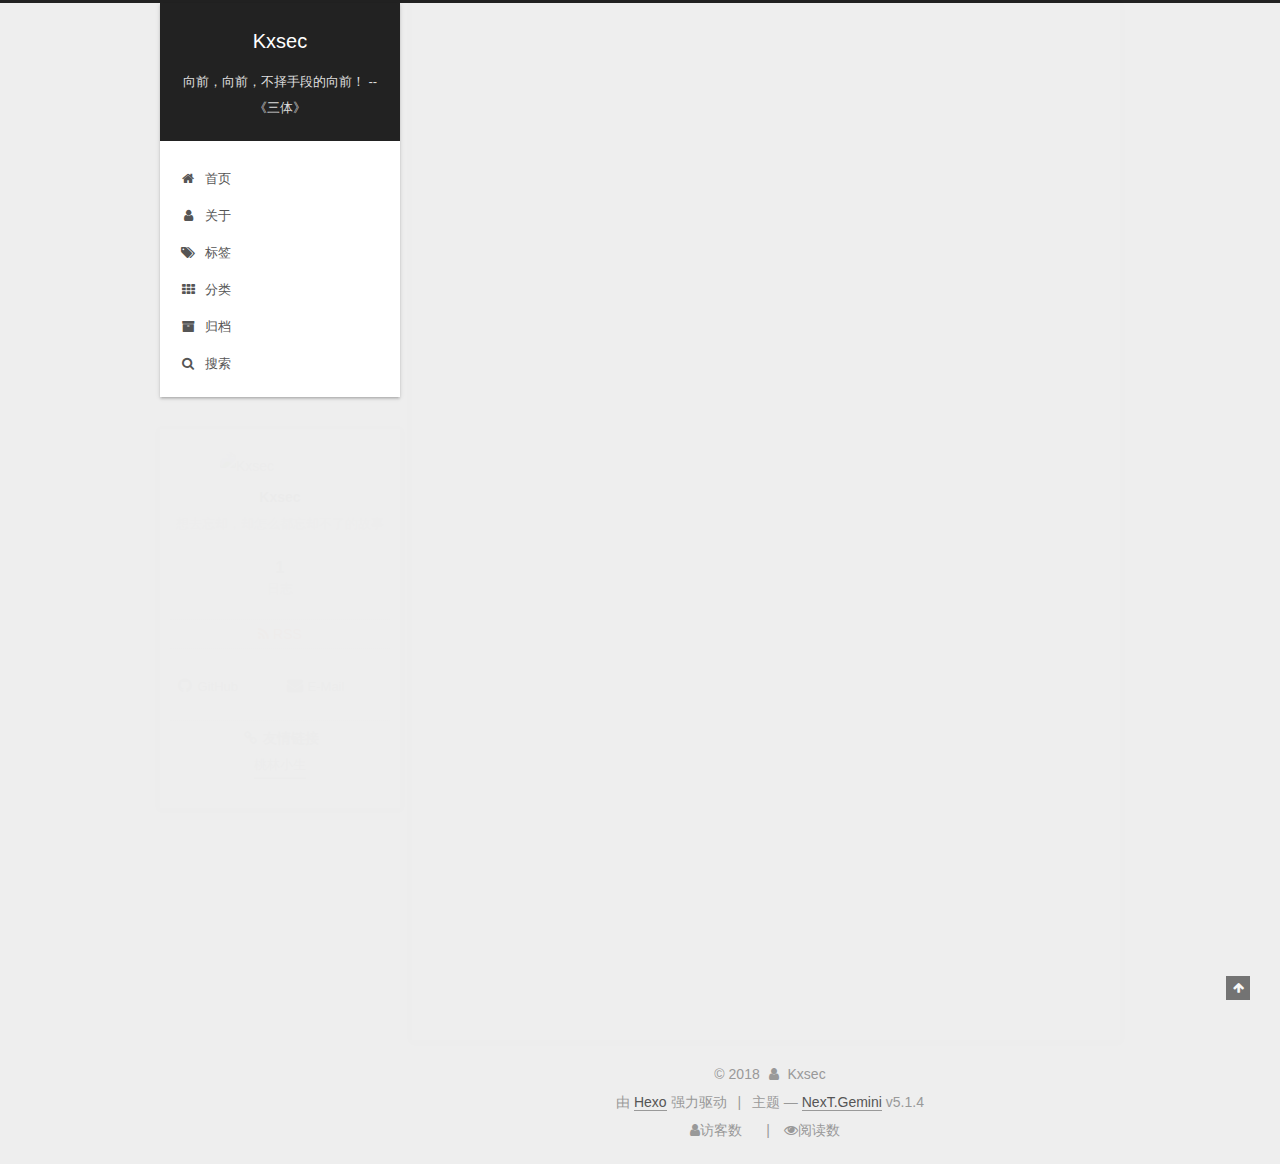
==== index.html @ a09a7f84 "Site updated: 2018-10-12 17:30:27" ====
<!DOCTYPE html>



  


<html class="theme-next gemini use-motion" lang="zh-Hans">
<head>
  <meta charset="UTF-8"/>
<meta http-equiv="X-UA-Compatible" content="IE=edge" />
<meta name="viewport" content="width=device-width, initial-scale=1, maximum-scale=1"/>
<meta name="theme-color" content="#222">









<meta http-equiv="Cache-Control" content="no-transform" />
<meta http-equiv="Cache-Control" content="no-siteapp" />
















  
  
  <link href="/lib/fancybox/source/jquery.fancybox.css?v=2.1.5" rel="stylesheet" type="text/css" />







<link href="/lib/font-awesome/css/font-awesome.min.css?v=4.6.2" rel="stylesheet" type="text/css" />

<link href="/css/main.css?v=5.1.4" rel="stylesheet" type="text/css" />


  <link rel="apple-touch-icon" sizes="180x180" href="/images/apple-touch-icon-next.png?v=5.1.4">


  <link rel="icon" type="image/png" sizes="32x32" href="/images/favicon-32x32-next.png?v=5.1.4">


  <link rel="icon" type="image/png" sizes="16x16" href="/images/favicon-16x16-next.png?v=5.1.4">


  <link rel="mask-icon" href="/images/logo.svg?v=5.1.4" color="#222">





  <meta name="keywords" content="Hexo, NexT" />





  <link rel="alternate" href="/atom.xml" title="Kxsec" type="application/atom+xml" />






<meta name="description" content="想去忘却，却怎么都忘却不了的故事">
<meta property="og:type" content="website">
<meta property="og:title" content="Kxsec">
<meta property="og:url" content="http://www.blog.kxsec.com/index.html">
<meta property="og:site_name" content="Kxsec">
<meta property="og:description" content="想去忘却，却怎么都忘却不了的故事">
<meta property="og:locale" content="zh-Hans">
<meta name="twitter:card" content="summary">
<meta name="twitter:title" content="Kxsec">
<meta name="twitter:description" content="想去忘却，却怎么都忘却不了的故事">



<script type="text/javascript" id="hexo.configurations">
  var NexT = window.NexT || {};
  var CONFIG = {
    root: '/',
    scheme: 'Gemini',
    version: '5.1.4',
    sidebar: {"position":"left","display":"post","offset":12,"b2t":false,"scrollpercent":false,"onmobile":false},
    fancybox: true,
    tabs: true,
    motion: {"enable":true,"async":false,"transition":{"post_block":"fadeIn","post_header":"slideDownIn","post_body":"slideDownIn","coll_header":"slideLeftIn","sidebar":"slideUpIn"}},
    duoshuo: {
      userId: '0',
      author: '博主'
    },
    algolia: {
      applicationID: '',
      apiKey: '',
      indexName: '',
      hits: {"per_page":10},
      labels: {"input_placeholder":"Search for Posts","hits_empty":"We didn't find any results for the search: ${query}","hits_stats":"${hits} results found in ${time} ms"}
    }
  };
</script>



  <link rel="canonical" href="http://www.blog.kxsec.com/"/>





  <title>Kxsec</title>
  








</head>

<body itemscope itemtype="http://schema.org/WebPage" lang="zh-Hans">

  
  
    
  

  <div class="container sidebar-position-left 
  page-home">
    <div class="headband"></div>

    <header id="header" class="header" itemscope itemtype="http://schema.org/WPHeader">
      <div class="header-inner"><div class="site-brand-wrapper">
  <div class="site-meta ">
    

    <div class="custom-logo-site-title">
      <a href="/"  class="brand" rel="start">
        <span class="logo-line-before"><i></i></span>
        <span class="site-title">Kxsec</span>
        <span class="logo-line-after"><i></i></span>
      </a>
    </div>
      
        <p class="site-subtitle">向前，向前，不择手段的向前！ --《三体》</p>
      
  </div>

  <div class="site-nav-toggle">
    <button>
      <span class="btn-bar"></span>
      <span class="btn-bar"></span>
      <span class="btn-bar"></span>
    </button>
  </div>
</div>

<nav class="site-nav">
  

  
    <ul id="menu" class="menu">
      
        
        <li class="menu-item menu-item-home">
          <a href="/" rel="section">
            
              <i class="menu-item-icon fa fa-fw fa-home"></i> <br />
            
            首页
          </a>
        </li>
      
        
        <li class="menu-item menu-item-about">
          <a href="/about/" rel="section">
            
              <i class="menu-item-icon fa fa-fw fa-user"></i> <br />
            
            关于
          </a>
        </li>
      
        
        <li class="menu-item menu-item-tags">
          <a href="/tags/" rel="section">
            
              <i class="menu-item-icon fa fa-fw fa-tags"></i> <br />
            
            标签
          </a>
        </li>
      
        
        <li class="menu-item menu-item-categories">
          <a href="/categories/" rel="section">
            
              <i class="menu-item-icon fa fa-fw fa-th"></i> <br />
            
            分类
          </a>
        </li>
      
        
        <li class="menu-item menu-item-archives">
          <a href="/archives/" rel="section">
            
              <i class="menu-item-icon fa fa-fw fa-archive"></i> <br />
            
            归档
          </a>
        </li>
      

      
        <li class="menu-item menu-item-search">
          
            <a href="javascript:;" class="popup-trigger">
          
            
              <i class="menu-item-icon fa fa-search fa-fw"></i> <br />
            
            搜索
          </a>
        </li>
      
    </ul>
  

  
    <div class="site-search">
      
  <div class="popup search-popup local-search-popup">
  <div class="local-search-header clearfix">
    <span class="search-icon">
      <i class="fa fa-search"></i>
    </span>
    <span class="popup-btn-close">
      <i class="fa fa-times-circle"></i>
    </span>
    <div class="local-search-input-wrapper">
      <input autocomplete="off"
             placeholder="搜索..." spellcheck="false"
             type="text" id="local-search-input">
    </div>
  </div>
  <div id="local-search-result"></div>
</div>



    </div>
  
</nav>



 </div>
    </header>

    <main id="main" class="main">
      <div class="main-inner">
        <div class="content-wrap">
          <div id="content" class="content">
            
  <section id="posts" class="posts-expand">
    
      

  

  
  
  

  <article class="post post-type-normal" itemscope itemtype="http://schema.org/Article">
  
  
  
  <div class="post-block">
    <link itemprop="mainEntityOfPage" href="http://www.blog.kxsec.com/2018/08/04/hello-world/">

    <span hidden itemprop="author" itemscope itemtype="http://schema.org/Person">
      <meta itemprop="name" content="Kxsec">
      <meta itemprop="description" content="">
      <meta itemprop="image" content="http://ou51b4z7g.bkt.clouddn.com/18-1-24/3115122.jpg">
    </span>

    <span hidden itemprop="publisher" itemscope itemtype="http://schema.org/Organization">
      <meta itemprop="name" content="Kxsec">
    </span>

    
      <header class="post-header">

        
        
          <h1 class="post-title" itemprop="name headline">
                
                <a class="post-title-link" href="/2018/08/04/hello-world/" itemprop="url">Hello World</a></h1>
        

        <div class="post-meta">
          <span class="post-time">
            
              <span class="post-meta-item-icon">
                <i class="fa fa-calendar-o"></i>
              </span>
              
                <span class="post-meta-item-text">发表于</span>
              
              <time title="创建于" itemprop="dateCreated datePublished" datetime="2018-08-04T22:20:57+08:00">
                2018-08-04
              </time>
            

            

            
          </span>

          

          
            
              <span class="post-comments-count">
                <span class="post-meta-divider">|</span>
                <span class="post-meta-item-icon">
                  <i class="fa fa-comment-o"></i>
                </span>
                <a href="/2018/08/04/hello-world/#comments" itemprop="discussionUrl">
                  <span class="post-comments-count valine-comment-count" data-xid="/2018/08/04/hello-world/" itemprop="commentCount"></span>
                </a>
              </span>
            
          

          
          

          

          

          

        </div>
      </header>
    

    
    
    
    <div class="post-body" itemprop="articleBody">

      
      

      
        
          
            <p>Welcome to <a href="https://hexo.io/" target="_blank" rel="noopener">Hexo</a>! This is your very first post. Check <a href="https://hexo.io/docs/" target="_blank" rel="noopener">documentation</a> for more info. If you get any problems when using Hexo, you can find the answer in <a href="https://hexo.io/docs/troubleshooting.html" target="_blank" rel="noopener">troubleshooting</a> or you can ask me on <a href="https://github.com/hexojs/hexo/issues" target="_blank" rel="noopener">GitHub</a>.</p>
<h2 id="Quick-Start"><a href="#Quick-Start" class="headerlink" title="Quick Start"></a>Quick Start</h2><h3 id="Create-a-new-post"><a href="#Create-a-new-post" class="headerlink" title="Create a new post"></a>Create a new post</h3><figure class="highlight bash"><table><tr><td class="gutter"><pre><span class="line">1</span><br></pre></td><td class="code"><pre><span class="line">$ hexo new <span class="string">"My New Post"</span></span><br></pre></td></tr></table></figure>
<p>More info: <a href="https://hexo.io/docs/writing.html" target="_blank" rel="noopener">Writing</a></p>
<h3 id="Run-server"><a href="#Run-server" class="headerlink" title="Run server"></a>Run server</h3><figure class="highlight bash"><table><tr><td class="gutter"><pre><span class="line">1</span><br></pre></td><td class="code"><pre><span class="line">$ hexo server</span><br></pre></td></tr></table></figure>
<p>More info: <a href="https://hexo.io/docs/server.html" target="_blank" rel="noopener">Server</a></p>
<h3 id="Generate-static-files"><a href="#Generate-static-files" class="headerlink" title="Generate static files"></a>Generate static files</h3><figure class="highlight bash"><table><tr><td class="gutter"><pre><span class="line">1</span><br></pre></td><td class="code"><pre><span class="line">$ hexo generate</span><br></pre></td></tr></table></figure>
<p>More info: <a href="https://hexo.io/docs/generating.html" target="_blank" rel="noopener">Generating</a></p>
<h3 id="Deploy-to-remote-sites"><a href="#Deploy-to-remote-sites" class="headerlink" title="Deploy to remote sites"></a>Deploy to remote sites</h3><figure class="highlight bash"><table><tr><td class="gutter"><pre><span class="line">1</span><br></pre></td><td class="code"><pre><span class="line">$ hexo deploy</span><br></pre></td></tr></table></figure>
<p>More info: <a href="https://hexo.io/docs/deployment.html" target="_blank" rel="noopener">Deployment</a></p>

          
        
      
    </div>
    
    
    

    

    

    

    <footer class="post-footer">
      

      

      

      
      
        <div class="post-eof"></div>
      
    </footer>
  </div>
  
  
  
  </article>


    
  </section>

  


          </div>
          


          

        </div>
        
          
  
  <div class="sidebar-toggle">
    <div class="sidebar-toggle-line-wrap">
      <span class="sidebar-toggle-line sidebar-toggle-line-first"></span>
      <span class="sidebar-toggle-line sidebar-toggle-line-middle"></span>
      <span class="sidebar-toggle-line sidebar-toggle-line-last"></span>
    </div>
  </div>

  <aside id="sidebar" class="sidebar">
    
    <div class="sidebar-inner">

      

      

      <section class="site-overview-wrap sidebar-panel sidebar-panel-active">
        <div class="site-overview">
          <div class="site-author motion-element" itemprop="author" itemscope itemtype="http://schema.org/Person">
            
              <img class="site-author-image" itemprop="image"
                src="http://ou51b4z7g.bkt.clouddn.com/18-1-24/3115122.jpg"
                alt="Kxsec" />
            
              <p class="site-author-name" itemprop="name">Kxsec</p>
              <p class="site-description motion-element" itemprop="description">想去忘却，却怎么都忘却不了的故事</p>
          </div>

          <nav class="site-state motion-element">

            
              <div class="site-state-item site-state-posts">
              
                <a href="/archives/">
              
                  <span class="site-state-item-count">1</span>
                  <span class="site-state-item-name">日志</span>
                </a>
              </div>
            

            

            

          </nav>

          
            <div class="feed-link motion-element">
              <a href="/atom.xml" rel="alternate">
                <i class="fa fa-rss"></i>
                RSS
              </a>
            </div>
          

          
            <div class="links-of-author motion-element">
                
                  <span class="links-of-author-item">
                    <a href="https://github.com/xia-xuan" target="_blank" title="GitHub">
                      
                        <i class="fa fa-fw fa-github"></i>GitHub</a>
                  </span>
                
                  <span class="links-of-author-item">
                    <a href="mailto:admin@lucy-z.cn" target="_blank" title="E-Mail">
                      
                        <i class="fa fa-fw fa-envelope"></i>E-Mail</a>
                  </span>
                
            </div>
          

          
          

          
          
            <div class="links-of-blogroll motion-element links-of-blogroll-block">
              <div class="links-of-blogroll-title">
                <i class="fa  fa-fw fa-link"></i>
                友情链接
              </div>
              <ul class="links-of-blogroll-list">
                
                  <li class="links-of-blogroll-item">
                    <a href="http://www.taolinxs.com/" title="桃林小生" target="_blank">桃林小生</a>
                  </li>
                
              </ul>
            </div>
          

          

        </div>
      </section>

      

      

    </div>
  </aside>


        
      </div>
    </main>

    <footer id="footer" class="footer">
      <div class="footer-inner">
        <div class="copyright">&copy; <span itemprop="copyrightYear">2018</span>
  <span class="with-love">
    <i class="fa fa-user"></i>
  </span>
  <span class="author" itemprop="copyrightHolder">Kxsec</span>

  
</div>


  <div class="powered-by">由 <a class="theme-link" target="_blank" href="https://hexo.io">Hexo</a> 强力驱动</div>



  <span class="post-meta-divider">|</span>



  <div class="theme-info">主题 &mdash; <a class="theme-link" target="_blank" href="https://github.com/iissnan/hexo-theme-next">NexT.Gemini</a> v5.1.4</div>




        
<div class="busuanzi-count">
  <script async src="https://dn-lbstatics.qbox.me/busuanzi/2.3/busuanzi.pure.mini.js"></script>

  
    <span class="site-uv">
      <i class="fa fa-user">访客数</i>
      <span class="busuanzi-value" id="busuanzi_value_site_uv"></span>
      
    </span>
  

  
    <span class="site-pv">
      <i class="fa fa-eye">阅读数</i>
      <span class="busuanzi-value" id="busuanzi_value_site_pv"></span>
      
    </span>
  
</div>








        
      </div>
    </footer>

    
      <div class="back-to-top">
        <i class="fa fa-arrow-up"></i>
        
      </div>
    

    

  </div>

  

<script type="text/javascript">
  if (Object.prototype.toString.call(window.Promise) !== '[object Function]') {
    window.Promise = null;
  }
</script>









  












  
  
    <script type="text/javascript" src="/lib/jquery/index.js?v=2.1.3"></script>
  

  
  
    <script type="text/javascript" src="/lib/fastclick/lib/fastclick.min.js?v=1.0.6"></script>
  

  
  
    <script type="text/javascript" src="/lib/jquery_lazyload/jquery.lazyload.js?v=1.9.7"></script>
  

  
  
    <script type="text/javascript" src="/lib/velocity/velocity.min.js?v=1.2.1"></script>
  

  
  
    <script type="text/javascript" src="/lib/velocity/velocity.ui.min.js?v=1.2.1"></script>
  

  
  
    <script type="text/javascript" src="/lib/fancybox/source/jquery.fancybox.pack.js?v=2.1.5"></script>
  


  


  <script type="text/javascript" src="/js/src/utils.js?v=5.1.4"></script>

  <script type="text/javascript" src="/js/src/motion.js?v=5.1.4"></script>



  
  


  <script type="text/javascript" src="/js/src/affix.js?v=5.1.4"></script>

  <script type="text/javascript" src="/js/src/schemes/pisces.js?v=5.1.4"></script>



  

  


  <script type="text/javascript" src="/js/src/bootstrap.js?v=5.1.4"></script>



  


  




	





  





  










  <script src="//cdn1.lncld.net/static/js/3.0.4/av-min.js"></script>
  <script src="//unpkg.com/valine/dist/Valine.min.js"></script>
  
  <script type="text/javascript">
    var GUEST = ['nick','mail','link'];
    var guest = 'nick,mail,link';
    guest = guest.split(',').filter(item=>{
      return GUEST.indexOf(item)>-1;
    });
    new Valine({
        el: '#comments' ,
        verify: false,
        notify: false,
        appId: 'VLkX0DNXxpxUUmw8aRlpOcux-gzGzoHsz',
        appKey: 'DXpPMRr89WO0cxkoDJTVe1cX',
        placeholder: 'Just go go',
        avatar:'mm',
        guest_info:guest,
        pageSize:'10' || 10,
    });
  </script>



  

  <script type="text/javascript">
    // Popup Window;
    var isfetched = false;
    var isXml = true;
    // Search DB path;
    var search_path = "search.xml";
    if (search_path.length === 0) {
      search_path = "search.xml";
    } else if (/json$/i.test(search_path)) {
      isXml = false;
    }
    var path = "/" + search_path;
    // monitor main search box;

    var onPopupClose = function (e) {
      $('.popup').hide();
      $('#local-search-input').val('');
      $('.search-result-list').remove();
      $('#no-result').remove();
      $(".local-search-pop-overlay").remove();
      $('body').css('overflow', '');
    }

    function proceedsearch() {
      $("body")
        .append('<div class="search-popup-overlay local-search-pop-overlay"></div>')
        .css('overflow', 'hidden');
      $('.search-popup-overlay').click(onPopupClose);
      $('.popup').toggle();
      var $localSearchInput = $('#local-search-input');
      $localSearchInput.attr("autocapitalize", "none");
      $localSearchInput.attr("autocorrect", "off");
      $localSearchInput.focus();
    }

    // search function;
    var searchFunc = function(path, search_id, content_id) {
      'use strict';

      // start loading animation
      $("body")
        .append('<div class="search-popup-overlay local-search-pop-overlay">' +
          '<div id="search-loading-icon">' +
          '<i class="fa fa-spinner fa-pulse fa-5x fa-fw"></i>' +
          '</div>' +
          '</div>')
        .css('overflow', 'hidden');
      $("#search-loading-icon").css('margin', '20% auto 0 auto').css('text-align', 'center');

      $.ajax({
        url: path,
        dataType: isXml ? "xml" : "json",
        async: true,
        success: function(res) {
          // get the contents from search data
          isfetched = true;
          $('.popup').detach().appendTo('.header-inner');
          var datas = isXml ? $("entry", res).map(function() {
            return {
              title: $("title", this).text(),
              content: $("content",this).text(),
              url: $("url" , this).text()
            };
          }).get() : res;
          var input = document.getElementById(search_id);
          var resultContent = document.getElementById(content_id);
          var inputEventFunction = function() {
            var searchText = input.value.trim().toLowerCase();
            var keywords = searchText.split(/[\s\-]+/);
            if (keywords.length > 1) {
              keywords.push(searchText);
            }
            var resultItems = [];
            if (searchText.length > 0) {
              // perform local searching
              datas.forEach(function(data) {
                var isMatch = false;
                var hitCount = 0;
                var searchTextCount = 0;
                var title = data.title.trim();
                var titleInLowerCase = title.toLowerCase();
                var content = data.content.trim().replace(/<[^>]+>/g,"");
                var contentInLowerCase = content.toLowerCase();
                var articleUrl = decodeURIComponent(data.url);
                var indexOfTitle = [];
                var indexOfContent = [];
                // only match articles with not empty titles
                if(title != '') {
                  keywords.forEach(function(keyword) {
                    function getIndexByWord(word, text, caseSensitive) {
                      var wordLen = word.length;
                      if (wordLen === 0) {
                        return [];
                      }
                      var startPosition = 0, position = [], index = [];
                      if (!caseSensitive) {
                        text = text.toLowerCase();
                        word = word.toLowerCase();
                      }
                      while ((position = text.indexOf(word, startPosition)) > -1) {
                        index.push({position: position, word: word});
                        startPosition = position + wordLen;
                      }
                      return index;
                    }

                    indexOfTitle = indexOfTitle.concat(getIndexByWord(keyword, titleInLowerCase, false));
                    indexOfContent = indexOfContent.concat(getIndexByWord(keyword, contentInLowerCase, false));
                  });
                  if (indexOfTitle.length > 0 || indexOfContent.length > 0) {
                    isMatch = true;
                    hitCount = indexOfTitle.length + indexOfContent.length;
                  }
                }

                // show search results

                if (isMatch) {
                  // sort index by position of keyword

                  [indexOfTitle, indexOfContent].forEach(function (index) {
                    index.sort(function (itemLeft, itemRight) {
                      if (itemRight.position !== itemLeft.position) {
                        return itemRight.position - itemLeft.position;
                      } else {
                        return itemLeft.word.length - itemRight.word.length;
                      }
                    });
                  });

                  // merge hits into slices

                  function mergeIntoSlice(text, start, end, index) {
                    var item = index[index.length - 1];
                    var position = item.position;
                    var word = item.word;
                    var hits = [];
                    var searchTextCountInSlice = 0;
                    while (position + word.length <= end && index.length != 0) {
                      if (word === searchText) {
                        searchTextCountInSlice++;
                      }
                      hits.push({position: position, length: word.length});
                      var wordEnd = position + word.length;

                      // move to next position of hit

                      index.pop();
                      while (index.length != 0) {
                        item = index[index.length - 1];
                        position = item.position;
                        word = item.word;
                        if (wordEnd > position) {
                          index.pop();
                        } else {
                          break;
                        }
                      }
                    }
                    searchTextCount += searchTextCountInSlice;
                    return {
                      hits: hits,
                      start: start,
                      end: end,
                      searchTextCount: searchTextCountInSlice
                    };
                  }

                  var slicesOfTitle = [];
                  if (indexOfTitle.length != 0) {
                    slicesOfTitle.push(mergeIntoSlice(title, 0, title.length, indexOfTitle));
                  }

                  var slicesOfContent = [];
                  while (indexOfContent.length != 0) {
                    var item = indexOfContent[indexOfContent.length - 1];
                    var position = item.position;
                    var word = item.word;
                    // cut out 100 characters
                    var start = position - 20;
                    var end = position + 80;
                    if(start < 0){
                      start = 0;
                    }
                    if (end < position + word.length) {
                      end = position + word.length;
                    }
                    if(end > content.length){
                      end = content.length;
                    }
                    slicesOfContent.push(mergeIntoSlice(content, start, end, indexOfContent));
                  }

                  // sort slices in content by search text's count and hits' count

                  slicesOfContent.sort(function (sliceLeft, sliceRight) {
                    if (sliceLeft.searchTextCount !== sliceRight.searchTextCount) {
                      return sliceRight.searchTextCount - sliceLeft.searchTextCount;
                    } else if (sliceLeft.hits.length !== sliceRight.hits.length) {
                      return sliceRight.hits.length - sliceLeft.hits.length;
                    } else {
                      return sliceLeft.start - sliceRight.start;
                    }
                  });

                  // select top N slices in content

                  var upperBound = parseInt('1');
                  if (upperBound >= 0) {
                    slicesOfContent = slicesOfContent.slice(0, upperBound);
                  }

                  // highlight title and content

                  function highlightKeyword(text, slice) {
                    var result = '';
                    var prevEnd = slice.start;
                    slice.hits.forEach(function (hit) {
                      result += text.substring(prevEnd, hit.position);
                      var end = hit.position + hit.length;
                      result += '<b class="search-keyword">' + text.substring(hit.position, end) + '</b>';
                      prevEnd = end;
                    });
                    result += text.substring(prevEnd, slice.end);
                    return result;
                  }

                  var resultItem = '';

                  if (slicesOfTitle.length != 0) {
                    resultItem += "<li><a href='" + articleUrl + "' class='search-result-title'>" + highlightKeyword(title, slicesOfTitle[0]) + "</a>";
                  } else {
                    resultItem += "<li><a href='" + articleUrl + "' class='search-result-title'>" + title + "</a>";
                  }

                  slicesOfContent.forEach(function (slice) {
                    resultItem += "<a href='" + articleUrl + "'>" +
                      "<p class=\"search-result\">" + highlightKeyword(content, slice) +
                      "...</p>" + "</a>";
                  });

                  resultItem += "</li>";
                  resultItems.push({
                    item: resultItem,
                    searchTextCount: searchTextCount,
                    hitCount: hitCount,
                    id: resultItems.length
                  });
                }
              })
            };
            if (keywords.length === 1 && keywords[0] === "") {
              resultContent.innerHTML = '<div id="no-result"><i class="fa fa-search fa-5x" /></div>'
            } else if (resultItems.length === 0) {
              resultContent.innerHTML = '<div id="no-result"><i class="fa fa-frown-o fa-5x" /></div>'
            } else {
              resultItems.sort(function (resultLeft, resultRight) {
                if (resultLeft.searchTextCount !== resultRight.searchTextCount) {
                  return resultRight.searchTextCount - resultLeft.searchTextCount;
                } else if (resultLeft.hitCount !== resultRight.hitCount) {
                  return resultRight.hitCount - resultLeft.hitCount;
                } else {
                  return resultRight.id - resultLeft.id;
                }
              });
              var searchResultList = '<ul class=\"search-result-list\">';
              resultItems.forEach(function (result) {
                searchResultList += result.item;
              })
              searchResultList += "</ul>";
              resultContent.innerHTML = searchResultList;
            }
          }

          if ('auto' === 'auto') {
            input.addEventListener('input', inputEventFunction);
          } else {
            $('.search-icon').click(inputEventFunction);
            input.addEventListener('keypress', function (event) {
              if (event.keyCode === 13) {
                inputEventFunction();
              }
            });
          }

          // remove loading animation
          $(".local-search-pop-overlay").remove();
          $('body').css('overflow', '');

          proceedsearch();
        }
      });
    }

    // handle and trigger popup window;
    $('.popup-trigger').click(function(e) {
      e.stopPropagation();
      if (isfetched === false) {
        searchFunc(path, 'local-search-input', 'local-search-result');
      } else {
        proceedsearch();
      };
    });

    $('.popup-btn-close').click(onPopupClose);
    $('.popup').click(function(e){
      e.stopPropagation();
    });
    $(document).on('keyup', function (event) {
      var shouldDismissSearchPopup = event.which === 27 &&
        $('.search-popup').is(':visible');
      if (shouldDismissSearchPopup) {
        onPopupClose();
      }
    });
  </script>





  

  

  

  
  

  

  

  

<script src="/live2dw/lib/L2Dwidget.min.js?0c58a1486de42ac6cc1c59c7d98ae887"></script><script>L2Dwidget.init({"pluginModelPath":"assets/","model":{"jsonPath":"live2d-widget-model-shizuku"},"display":{"position":"right","width":150,"height":300},"mobile":{"show":true},"log":false,"pluginJsPath":"lib/","pluginRootPath":"live2dw/","tagMode":false});</script></body>
</html>
<script type="text/javascript" src="js/src/love.js"></script>
---- css/main.css ----
/* normalize.css v3.0.2 | MIT License | git.io/normalize */
html {
  font-family: sans-serif; /* 1 */
  -ms-text-size-adjust: 100%; /* 2 */
  -webkit-text-size-adjust: 100%; /* 2 */
}
body {
  margin: 0;
}
article,
aside,
details,
figcaption,
figure,
footer,
header,
hgroup,
main,
menu,
nav,
section,
summary {
  display: block;
}
audio,
canvas,
progress,
video {
  display: inline-block; /* 1 */
  vertical-align: baseline; /* 2 */
}
audio:not([controls]) {
  display: none;
  height: 0;
}
[hidden],
template {
  display: none;
}
a {
  background-color: transparent;
}
a:active,
a:hover {
  outline: 0;
}
abbr[title] {
  border-bottom: 1px dotted;
}
b,
strong {
  font-weight: bold;
}
dfn {
  font-style: italic;
}
h1 {
  font-size: 2em;
  margin: 0.67em 0;
}
mark {
  background: #ff0;
  color: #000;
}
small {
  font-size: 80%;
}
sub,
sup {
  font-size: 75%;
  line-height: 0;
  position: relative;
  vertical-align: baseline;
}
sup {
  top: -0.5em;
}
sub {
  bottom: -0.25em;
}
img {
  border: 0;
}
svg:not(:root) {
  overflow: hidden;
}
figure {
  margin: 1em 40px;
}
hr {
  -moz-box-sizing: content-box;
  box-sizing: content-box;
  height: 0;
}
pre {
  overflow: auto;
}
code,
kbd,
pre,
samp {
  font-family: monospace, monospace;
  font-size: 1em;
}
button,
input,
optgroup,
select,
textarea {
  color: inherit; /* 1 */
  font: inherit; /* 2 */
  margin: 0; /* 3 */
}
button {
  overflow: visible;
}
button,
select {
  text-transform: none;
}
button,
html input[type="button"],
input[type="reset"],
input[type="submit"] {
  -webkit-appearance: button; /* 2 */
  cursor: pointer; /* 3 */
}
button[disabled],
html input[disabled] {
  cursor: default;
}
button::-moz-focus-inner,
input::-moz-focus-inner {
  border: 0;
  padding: 0;
}
input {
  line-height: normal;
}
input[type="checkbox"],
input[type="radio"] {
  box-sizing: border-box; /* 1 */
  padding: 0; /* 2 */
}
input[type="number"]::-webkit-inner-spin-button,
input[type="number"]::-webkit-outer-spin-button {
  height: auto;
}
input[type="search"] {
  -webkit-appearance: textfield; /* 1 */
  -moz-box-sizing: content-box;
  -webkit-box-sizing: content-box; /* 2 */
  box-sizing: content-box;
}
input[type="search"]::-webkit-search-cancel-button,
input[type="search"]::-webkit-search-decoration {
  -webkit-appearance: none;
}
fieldset {
  border: 1px solid #c0c0c0;
  margin: 0 2px;
  padding: 0.35em 0.625em 0.75em;
}
legend {
  border: 0; /* 1 */
  padding: 0; /* 2 */
}
textarea {
  overflow: auto;
}
optgroup {
  font-weight: bold;
}
table {
  border-collapse: collapse;
  border-spacing: 0;
}
td,
th {
  padding: 0;
}
::selection {
  background: #262a30;
  color: #fff;
}
body {
  position: relative;
  font-family: 'Lato', "PingFang SC", "Microsoft YaHei", sans-serif;
  font-size: 14px;
  line-height: 2;
  color: #555;
  background: #eee;
}
@media (max-width: 767px) {
  body {
    padding-right: 0 !important;
  }
}
@media (min-width: 768px) and (max-width: 991px) {
  body {
    padding-right: 0 !important;
  }
}
@media (min-width: 1600px) {
  body {
    font-size: 16px;
  }
}
h1,
h2,
h3,
h4,
h5,
h6 {
  margin: 0;
  padding: 0;
  font-weight: bold;
  line-height: 1.5;
  font-family: 'Lato', "PingFang SC", "Microsoft YaHei", sans-serif;
}
h2,
h3,
h4,
h5,
h6 {
  margin: 20px 0 15px;
}
h1 {
  font-size: 22px;
}
@media (max-width: 767px) {
  h1 {
    font-size: 18px;
  }
}
h2 {
  font-size: 20px;
}
@media (max-width: 767px) {
  h2 {
    font-size: 16px;
  }
}
h3 {
  font-size: 18px;
}
@media (max-width: 767px) {
  h3 {
    font-size: 14px;
  }
}
h4 {
  font-size: 16px;
}
@media (max-width: 767px) {
  h4 {
    font-size: 12px;
  }
}
h5 {
  font-size: 14px;
}
@media (max-width: 767px) {
  h5 {
    font-size: 10px;
  }
}
h6 {
  font-size: 12px;
}
@media (max-width: 767px) {
  h6 {
    font-size: 8px;
  }
}
p {
  margin: 0 0 20px 0;
}
a {
  color: #555;
  text-decoration: none;
  outline: none;
  border-bottom: 1px solid #999;
  word-wrap: break-word;
}
a:hover {
  color: #222;
  border-bottom-color: #222;
}
blockquote {
  margin: 0;
  padding: 0;
}
img {
  display: block;
  margin: auto;
  max-width: 100%;
  height: auto;
}
hr {
  margin: 40px 0;
  height: 3px;
  border: none;
  background-color: #ddd;
  background-image: repeating-linear-gradient(-45deg, #fff, #fff 4px, transparent 4px, transparent 8px);
}
blockquote {
  padding: 0 15px;
  color: #666;
  border-left: 4px solid #ddd;
}
blockquote cite::before {
  content: "-";
  padding: 0 5px;
}
dt {
  font-weight: 700;
}
dd {
  margin: 0;
  padding: 0;
}
kbd {
  border: 1px solid #ccc;
  border-radius: 0.2em;
  box-shadow: 0.1em 0.1em 0.2em rgba(0,0,0,0.1);
  background-color: #f9f9f9;
  font-family: inherit;
  background-image: -webkit-linear-gradient(top, #eee, #fff, #eee);
  padding: 0.1em 0.3em;
  white-space: nowrap;
}
.text-left {
  text-align: left;
}
.text-center {
  text-align: center;
}
.text-right {
  text-align: right;
}
.text-justify {
  text-align: justify;
}
.text-nowrap {
  white-space: nowrap;
}
.text-lowercase {
  text-transform: lowercase;
}
.text-uppercase {
  text-transform: uppercase;
}
.text-capitalize {
  text-transform: capitalize;
}
.center-block {
  display: block;
  margin-left: auto;
  margin-right: auto;
}
.clearfix:before,
.clearfix:after {
  content: " ";
  display: table;
}
.clearfix:after {
  clear: both;
}
.pullquote {
  width: 45%;
}
.pullquote.left {
  float: left;
  margin-left: 5px;
  margin-right: 10px;
}
.pullquote.right {
  float: right;
  margin-left: 10px;
  margin-right: 5px;
}
.affix.affix.affix {
  position: fixed;
}
.translation {
  margin-top: -20px;
  font-size: 14px;
  color: #999;
}
.scrollbar-measure {
  width: 100px;
  height: 100px;
  overflow: scroll;
  position: absolute;
  top: -9999px;
}
.use-motion .motion-element {
  opacity: 0;
}
table {
  margin: 20px 0;
  width: 100%;
  border-collapse: collapse;
  border-spacing: 0;
  border: 1px solid #ddd;
  font-size: 14px;
  table-layout: fixed;
  word-wrap: break-all;
}
table>tbody>tr:nth-of-type(odd) {
  background-color: #f9f9f9;
}
table>tbody>tr:hover {
  background-color: #f5f5f5;
}
caption,
th,
td {
  padding: 8px;
  text-align: left;
  vertical-align: middle;
  font-weight: normal;
}
th,
td {
  border-bottom: 3px solid #ddd;
  border-right: 1px solid #eee;
}
th {
  padding-bottom: 10px;
  font-weight: 700;
}
td {
  border-bottom-width: 1px;
}
html,
body {
  height: 100%;
}
.container {
  position: relative;
  min-height: 100%;
}
.header-inner {
  margin: 0 auto;
  padding: 100px 0 70px;
  width: calc(100% - 252px);
}
@media (min-width: 1600px) {
  .container .header-inner {
    width: 900px;
  }
}
.main {
  padding-bottom: 150px;
}
.main-inner {
  margin: 0 auto;
  width: calc(100% - 252px);
}
@media (min-width: 1600px) {
  .container .main-inner {
    width: 900px;
  }
}
.footer {
  position: absolute;
  left: 0;
  bottom: 0;
  width: 100%;
  min-height: 50px;
}
.footer-inner {
  box-sizing: border-box;
  margin: 20px auto;
  width: calc(100% - 252px);
}
@media (min-width: 1600px) {
  .container .footer-inner {
    width: 900px;
  }
}
pre,
.highlight {
  overflow: auto;
  margin: 20px 0;
  padding: 0;
  font-size: 13px;
  color: #4d4d4c;
  background: #f7f7f7;
  line-height: 1.6;
}
pre,
code {
  font-family: consolas, Menlo, "PingFang SC", "Microsoft YaHei", monospace;
}
code {
  padding: 2px 4px;
  word-wrap: break-word;
  color: #555;
  background: #eee;
  border-radius: 3px;
  font-size: 13px;
}
pre {
  padding: 10px;
}
pre code {
  padding: 0;
  color: #4d4d4c;
  background: none;
  text-shadow: none;
}
.highlight {
  border-radius: 1px;
}
.highlight pre {
  border: none;
  margin: 0;
  padding: 10px 0;
}
.highlight table {
  margin: 0;
  width: auto;
  border: none;
}
.highlight td {
  border: none;
  padding: 0;
}
.highlight figcaption {
  font-size: 1em;
  color: #4d4d4c;
  line-height: 1em;
  margin-bottom: 1em;
}
.highlight figcaption:before,
.highlight figcaption:after {
  content: " ";
  display: table;
}
.highlight figcaption:after {
  clear: both;
}
.highlight figcaption a {
  float: right;
  color: #4d4d4c;
}
.highlight figcaption a:hover {
  border-bottom-color: #4d4d4c;
}
.highlight .gutter pre {
  padding-left: 10px;
  padding-right: 10px;
  color: #869194;
  text-align: right;
  background-color: #eff2f3;
}
.highlight .code pre {
  width: 100%;
  padding-left: 10px;
  padding-right: 10px;
  background-color: #f7f7f7;
}
.highlight .line {
  height: 20px;
}
.gutter {
  -webkit-user-select: none;
  -moz-user-select: none;
  -ms-user-select: none;
  user-select: none;
}
.gist table {
  width: auto;
}
.gist table td {
  border: none;
}
pre .deletion {
  background: #fdd;
}
pre .addition {
  background: #dfd;
}
pre .meta {
  color: #8959a8;
}
pre .comment {
  color: #8e908c;
}
pre .variable,
pre .attribute,
pre .tag,
pre .regexp,
pre .ruby .constant,
pre .xml .tag .title,
pre .xml .pi,
pre .xml .doctype,
pre .html .doctype,
pre .css .id,
pre .css .class,
pre .css .pseudo {
  color: #c82829;
}
pre .number,
pre .preprocessor,
pre .built_in,
pre .literal,
pre .params,
pre .constant,
pre .command {
  color: #f5871f;
}
pre .ruby .class .title,
pre .css .rules .attribute,
pre .string,
pre .value,
pre .inheritance,
pre .header,
pre .ruby .symbol,
pre .xml .cdata,
pre .special,
pre .number,
pre .formula {
  color: #718c00;
}
pre .title,
pre .css .hexcolor {
  color: #3e999f;
}
pre .function,
pre .python .decorator,
pre .python .title,
pre .ruby .function .title,
pre .ruby .title .keyword,
pre .perl .sub,
pre .javascript .title,
pre .coffeescript .title {
  color: #4271ae;
}
pre .keyword,
pre .javascript .function {
  color: #8959a8;
}
.full-image.full-image.full-image.full-image {
  border: none;
  max-width: 100%;
  width: auto;
  margin: 20px auto 25px;
}
@media (min-width: 992px) {
  .full-image.full-image.full-image.full-image {
    max-width: none;
    width: 118%;
    margin: 0 -9%;
  }
}
.blockquote-center,
.page-home .post-type-quote blockquote,
.page-post-detail .post-type-quote blockquote {
  position: relative;
  margin: 40px 0;
  padding: 0;
  border-left: none;
  text-align: center;
}
.blockquote-center::before,
.page-home .post-type-quote blockquote::before,
.page-post-detail .post-type-quote blockquote::before,
.blockquote-center::after,
.page-home .post-type-quote blockquote::after,
.page-post-detail .post-type-quote blockquote::after {
  position: absolute;
  content: ' ';
  display: block;
  width: 100%;
  height: 24px;
  opacity: 0.2;
  background-repeat: no-repeat;
  background-position: 0 -6px;
  background-size: 22px 22px;
}
.blockquote-center::before,
.page-home .post-type-quote blockquote::before,
.page-post-detail .post-type-quote blockquote::before {
  top: -20px;
  background-image: url("../images/quote-l.svg");
  border-top: 1px solid #ccc;
}
.blockquote-center::after,
.page-home .post-type-quote blockquote::after,
.page-post-detail .post-type-quote blockquote::after {
  bottom: -20px;
  background-image: url("../images/quote-r.svg");
  border-bottom: 1px solid #ccc;
  background-position: 100% 8px;
}
.blockquote-center p,
.page-home .post-type-quote blockquote p,
.page-post-detail .post-type-quote blockquote p,
.blockquote-center div,
.page-home .post-type-quote blockquote div,
.page-post-detail .post-type-quote blockquote div {
  text-align: center;
}
.post .post-body .group-picture img {
  box-sizing: border-box;
  padding: 0 3px;
  border: none;
}
.post .group-picture-row {
  overflow: hidden;
  margin-top: 6px;
}
.post .group-picture-row:first-child {
  margin-top: 0;
}
.post .group-picture-column {
  float: left;
}
.page-post-detail .post-body .group-picture-column {
  float: none;
  margin-top: 10px;
  width: auto !important;
}
.page-post-detail .post-body .group-picture-column img {
  margin: 0 auto;
}
.page-archive .group-picture-container {
  overflow: hidden;
}
.page-archive .group-picture-row {
  float: left;
}
.page-archive .group-picture-row:first-child {
  margin-top: 6px;
}
.page-archive .group-picture-column {
  max-width: 150px;
  max-height: 150px;
}
.post-body .note {
  position: relative;
  padding: 15px;
  margin-bottom: 20px;
  border: 1px solid #eee;
  border-left-width: 5px;
  border-radius: 3px;
}
.post-body .note h2,
.post-body .note h3,
.post-body .note h4,
.post-body .note h5,
.post-body .note h6 {
  margin-top: 0;
  margin-bottom: 0;
  border-bottom: initial;
  padding-top: 0 !important;
}
.post-body .note p:first-child,
.post-body .note ul:first-child,
.post-body .note ol:first-child,
.post-body .note table:first-child,
.post-body .note pre:first-child,
.post-body .note blockquote:first-child {
  margin-top: 0;
}
.post-body .note p:last-child,
.post-body .note ul:last-child,
.post-body .note ol:last-child,
.post-body .note table:last-child,
.post-body .note pre:last-child,
.post-body .note blockquote:last-child {
  margin-bottom: 0;
}
.post-body .note.default {
  border-left-color: #777;
}
.post-body .note.default h2,
.post-body .note.default h3,
.post-body .note.default h4,
.post-body .note.default h5,
.post-body .note.default h6 {
  color: #777;
}
.post-body .note.primary {
  border-left-color: #6f42c1;
}
.post-body .note.primary h2,
.post-body .note.primary h3,
.post-body .note.primary h4,
.post-body .note.primary h5,
.post-body .note.primary h6 {
  color: #6f42c1;
}
.post-body .note.info {
  border-left-color: #428bca;
}
.post-body .note.info h2,
.post-body .note.info h3,
.post-body .note.info h4,
.post-body .note.info h5,
.post-body .note.info h6 {
  color: #428bca;
}
.post-body .note.success {
  border-left-color: #5cb85c;
}
.post-body .note.success h2,
.post-body .note.success h3,
.post-body .note.success h4,
.post-body .note.success h5,
.post-body .note.success h6 {
  color: #5cb85c;
}
.post-body .note.warning {
  border-left-color: #f0ad4e;
}
.post-body .note.warning h2,
.post-body .note.warning h3,
.post-body .note.warning h4,
.post-body .note.warning h5,
.post-body .note.warning h6 {
  color: #f0ad4e;
}
.post-body .note.danger {
  border-left-color: #d9534f;
}
.post-body .note.danger h2,
.post-body .note.danger h3,
.post-body .note.danger h4,
.post-body .note.danger h5,
.post-body .note.danger h6 {
  color: #d9534f;
}
.post-body .label {
  display: inline;
  padding: 0 2px;
  white-space: nowrap;
}
.post-body .label.default {
  background-color: #f0f0f0;
}
.post-body .label.primary {
  background-color: #efe6f7;
}
.post-body .label.info {
  background-color: #e5f2f8;
}
.post-body .label.success {
  background-color: #e7f4e9;
}
.post-body .label.warning {
  background-color: #fcf6e1;
}
.post-body .label.danger {
  background-color: #fae8eb;
}
.post-body .tabs {
  position: relative;
  display: block;
  margin-bottom: 20px;
  padding-top: 10px;
}
.post-body .tabs ul.nav-tabs {
  margin: 0;
  padding: 0;
  display: flex;
  margin-bottom: -1px;
}
@media (max-width: 413px) {
  .post-body .tabs ul.nav-tabs {
    display: block;
    margin-bottom: 5px;
  }
}
.post-body .tabs ul.nav-tabs li.tab {
  list-style-type: none !important;
  margin: 0 0.25em 0 0;
  border-top: 3px solid transparent;
  border-left: 1px solid transparent;
  border-right: 1px solid transparent;
}
@media (max-width: 413px) {
  .post-body .tabs ul.nav-tabs li.tab {
    margin: initial;
    border-top: 1px solid transparent;
    border-left: 3px solid transparent;
    border-right: 1px solid transparent;
    border-bottom: 1px solid transparent;
  }
}
.post-body .tabs ul.nav-tabs li.tab a {
  outline: 0;
  border-bottom: initial;
  display: block;
  line-height: 1.8em;
  padding: 0.25em 0.75em;
  transition-duration: 0.2s;
  transition-timing-function: ease-out;
  transition-delay: 0s;
}
.post-body .tabs ul.nav-tabs li.tab a i {
  width: 1.285714285714286em;
}
.post-body .tabs ul.nav-tabs li.tab.active {
  border-top: 3px solid #fc6423;
  border-left: 1px solid #ddd;
  border-right: 1px solid #ddd;
  background-color: #fff;
}
@media (max-width: 413px) {
  .post-body .tabs ul.nav-tabs li.tab.active {
    border-top: 1px solid #ddd;
    border-left: 3px solid #fc6423;
    border-right: 1px solid #ddd;
    border-bottom: 1px solid #ddd;
  }
}
.post-body .tabs ul.nav-tabs li.tab.active a {
  cursor: default;
  color: #555;
}
.post-body .tabs .tab-content {
  background-color: #fff;
}
.post-body .tabs .tab-content .tab-pane {
  border: 1px solid #ddd;
  padding: 20px 20px 0 20px;
}
.post-body .tabs .tab-content .tab-pane:not(.active) {
  display: none !important;
}
.post-body .tabs .tab-content .tab-pane.active {
  display: block !important;
}
.btn {
  display: inline-block;
  padding: 0 20px;
  font-size: 14px;
  color: #555;
  background: #fff;
  border: 2px solid #555;
  text-decoration: none;
  border-radius: 2px;
  transition-property: background-color;
  transition-duration: 0.2s;
  transition-timing-function: ease-in-out;
  transition-delay: 0s;
  line-height: 2;
}
.btn:hover {
  border-color: #222;
  color: #fff;
  background: #222;
}
.btn +.btn {
  margin: 0 0 8px 8px;
}
.btn .fa-fw {
  width: 1.285714285714286em;
  text-align: left;
}
.btn-bar {
  display: block;
  width: 22px;
  height: 2px;
  background: #555;
  border-radius: 1px;
}
.btn-bar+.btn-bar {
  margin-top: 4px;
}
.pagination {
  margin: 120px 0 40px;
  text-align: center;
  border-top: 1px solid #eee;
}
.page-number-basic,
.pagination .prev,
.pagination .next,
.pagination .page-number,
.pagination .space {
  display: inline-block;
  position: relative;
  top: -1px;
  margin: 0 10px;
  padding: 0 11px;
}
@media (max-width: 767px) {
  .page-number-basic,
  .pagination .prev,
  .pagination .next,
  .pagination .page-number,
  .pagination .space {
    margin: 0 5px;
  }
}
.pagination .prev,
.pagination .next,
.pagination .page-number {
  border-bottom: 0;
  border-top: 1px solid #eee;
  transition-property: border-color;
  transition-duration: 0.2s;
  transition-timing-function: ease-in-out;
  transition-delay: 0s;
}
.pagination .prev:hover,
.pagination .next:hover,
.pagination .page-number:hover {
  border-top-color: #222;
}
.pagination .space {
  padding: 0;
  margin: 0;
}
.pagination .prev {
  margin-left: 0;
}
.pagination .next {
  margin-right: 0;
}
.pagination .page-number.current {
  color: #fff;
  background: #ccc;
  border-top-color: #ccc;
}
@media (max-width: 767px) {
  .pagination {
    border-top: none;
  }
  .pagination .prev,
  .pagination .next,
  .pagination .page-number {
    margin-bottom: 10px;
    border-top: 0;
    border-bottom: 1px solid #eee;
    padding: 0 10px;
  }
  .pagination .prev:hover,
  .pagination .next:hover,
  .pagination .page-number:hover {
    border-bottom-color: #222;
  }
}
.comments {
  margin: 60px 20px 0;
}
.tag-cloud {
  text-align: center;
}
.tag-cloud a {
  display: inline-block;
  margin: 10px;
}
.back-to-top {
  box-sizing: border-box;
  position: fixed;
  bottom: -100px;
  right: 30px;
  z-index: 1050;
  padding: 0 6px;
  width: 24px;
  background: #222;
  font-size: 12px;
  opacity: 0.6;
  color: #fff;
  cursor: pointer;
  text-align: center;
  -webkit-transform: translateZ(0);
  transition-property: bottom;
  transition-duration: 0.2s;
  transition-timing-function: ease-in-out;
  transition-delay: 0s;
}
@media (min-width: 768px) and (max-width: 991px) {
  .back-to-top {
    display: none !important;
  }
}
@media (max-width: 767px) {
  .back-to-top {
    display: none !important;
  }
}
.back-to-top.back-to-top-on {
  bottom: 30px;
}
.header {
  background: transparent;
}
.header-inner {
  position: relative;
}
.headband {
  height: 3px;
  background: #222;
}
.site-meta {
  margin: 0;
  text-align: center;
}
@media (max-width: 767px) {
  .site-meta {
    text-align: center;
  }
}
.brand {
  position: relative;
  display: inline-block;
  padding: 0 40px;
  color: #fff;
  background: #222;
  border-bottom: none;
}
.brand:hover {
  color: #fff;
}
.logo {
  display: inline-block;
  margin-right: 5px;
  line-height: 36px;
  vertical-align: top;
}
.site-title {
  display: inline-block;
  vertical-align: top;
  line-height: 36px;
  font-size: 20px;
  font-weight: normal;
  font-family: 'Lato', "PingFang SC", "Microsoft YaHei", sans-serif;
}
.site-subtitle {
  margin-top: 10px;
  font-size: 13px;
  color: #ddd;
}
.use-motion .brand {
  opacity: 0;
}
.use-motion .logo,
.use-motion .site-title,
.use-motion .site-subtitle {
  opacity: 0;
  position: relative;
  top: -10px;
}
.site-nav-toggle {
  display: none;
  position: absolute;
  top: 10px;
  left: 10px;
}
@media (max-width: 767px) {
  .site-nav-toggle {
    display: block;
  }
}
.site-nav-toggle button {
  margin-top: 2px;
  padding: 9px 10px;
  background: transparent;
  border: none;
}
@media (max-width: 767px) {
  .site-nav {
    display: none;
    margin: 0 -10px;
    padding: 0 10px;
    clear: both;
    border-top: 1px solid #ddd;
  }
}
@media (min-width: 768px) and (max-width: 991px) {
  .site-nav {
    display: block !important;
  }
}
@media (min-width: 992px) {
  .site-nav {
    display: block !important;
  }
}
.menu {
  margin-top: 20px;
  padding-left: 0;
  text-align: center;
}
.menu .menu-item {
  display: inline-block;
  margin: 0 10px;
  list-style: none;
}
@media screen and (max-width: 767px) {
  .menu .menu-item {
    margin-top: 10px;
  }
}
.menu .menu-item a {
  display: block;
  font-size: 13px;
  line-height: inherit;
  border-bottom: 1px solid transparent;
  transition-property: border-color;
  transition-duration: 0.2s;
  transition-timing-function: ease-in-out;
  transition-delay: 0s;
}
.menu .menu-item a:hover,
.menu-item-active a {
  border-bottom-color: #222;
}
.menu .menu-item .fa {
  margin-right: 5px;
}
.use-motion .menu-item {
  opacity: 0;
}
.post-body {
  font-family: 'Lato', "PingFang SC", "Microsoft YaHei", sans-serif;
}
@media (max-width: 767px) {
  .post-body {
    word-break: break-word;
  }
}
.post-body .fancybox img {
  display: block !important;
  margin: 0 auto;
  cursor: pointer;
  cursor: zoom-in;
  cursor: -webkit-zoom-in;
}
.post-body .image-caption,
.post-body .figure .caption {
  margin: -20px auto 15px;
  text-align: center;
  font-size: 14px;
  color: #999;
  font-weight: bold;
  line-height: 1;
}
.post-sticky-flag {
  display: inline-block;
  font-size: 16px;
  -ms-transform: rotate(30deg);
  -webkit-transform: rotate(30deg);
  -moz-transform: rotate(30deg);
  -ms-transform: rotate(30deg);
  -o-transform: rotate(30deg);
  transform: rotate(30deg);
}
.use-motion .post-block,
.use-motion .pagination,
.use-motion .comments {
  opacity: 0;
}
.use-motion .post-header {
  opacity: 0;
}
.use-motion .post-body {
  opacity: 0;
}
.use-motion .collection-title {
  opacity: 0;
}
.posts-expand {
  padding-top: 40px;
}
@media (max-width: 767px) {
  .posts-expand {
    margin: 0 20px;
  }
  .post-body pre .gutter pre {
    padding-right: 10px;
  }
  .post-body .highlight {
    margin-left: 0px;
    margin-right: 0px;
    padding: 0;
  }
  .post-body .highlight .gutter pre {
    padding-right: 10px;
  }
}
@media (min-width: 992px) {
  .posts-expand .post-body {
    text-align: justify;
  }
}
.posts-expand .post-body h2,
.posts-expand .post-body h3,
.posts-expand .post-body h4,
.posts-expand .post-body h5,
.posts-expand .post-body h6 {
  padding-top: 10px;
}
.posts-expand .post-body h2 .header-anchor,
.posts-expand .post-body h3 .header-anchor,
.posts-expand .post-body h4 .header-anchor,
.posts-expand .post-body h5 .header-anchor,
.posts-expand .post-body h6 .header-anchor {
  float: right;
  margin-left: 10px;
  color: #ccc;
  border-bottom-style: none;
  visibility: hidden;
}
.posts-expand .post-body h2 .header-anchor:hover,
.posts-expand .post-body h3 .header-anchor:hover,
.posts-expand .post-body h4 .header-anchor:hover,
.posts-expand .post-body h5 .header-anchor:hover,
.posts-expand .post-body h6 .header-anchor:hover {
  color: inherit;
}
.posts-expand .post-body h2:hover .header-anchor,
.posts-expand .post-body h3:hover .header-anchor,
.posts-expand .post-body h4:hover .header-anchor,
.posts-expand .post-body h5:hover .header-anchor,
.posts-expand .post-body h6:hover .header-anchor {
  visibility: visible;
}
.posts-expand .post-body ul li {
  list-style: circle;
}
.posts-expand .post-body img {
  box-sizing: border-box;
  margin: auto;
  padding: 3px;
  border: 1px solid #ddd;
}
.posts-expand .post-body .fancybox img {
  margin: 0 auto 25px;
}
@media (max-width: 767px) {
  .posts-collapse {
    margin: 0 20px;
  }
  .posts-collapse .post-title,
  .posts-collapse .post-meta {
    display: block;
    width: auto;
    text-align: left;
  }
}
.posts-collapse {
  position: relative;
  z-index: 1010;
  margin-left: 55px;
}
.posts-collapse::after {
  content: " ";
  position: absolute;
  top: 20px;
  left: 0;
  margin-left: -2px;
  width: 4px;
  height: 100%;
  background: #f5f5f5;
  z-index: -1;
}
@media (max-width: 767px) {
  .posts-collapse {
    margin: 0 20px;
  }
}
.posts-collapse .collection-title {
  position: relative;
  margin: 60px 0;
}
.posts-collapse .collection-title h1,
.posts-collapse .collection-title h2 {
  margin-left: 20px;
}
.posts-collapse .collection-title small {
  color: #bbb;
  margin-left: 5px;
}
.posts-collapse .collection-title::before {
  content: " ";
  position: absolute;
  left: 0;
  top: 50%;
  margin-left: -4px;
  margin-top: -4px;
  width: 8px;
  height: 8px;
  background: #bbb;
  border-radius: 50%;
}
.posts-collapse .post {
  margin: 30px 0;
}
.posts-collapse .post-header {
  position: relative;
  transition-duration: 0.2s;
  transition-timing-function: ease-in-out;
  transition-delay: 0s;
  transition-property: border;
  border-bottom: 1px dashed #ccc;
}
.posts-collapse .post-header::before {
  content: " ";
  position: absolute;
  left: 0;
  top: 12px;
  width: 6px;
  height: 6px;
  margin-left: -4px;
  background: #bbb;
  border-radius: 50%;
  border: 1px solid #fff;
  transition-duration: 0.2s;
  transition-timing-function: ease-in-out;
  transition-delay: 0s;
  transition-property: background;
}
.posts-collapse .post-header:hover {
  border-bottom-color: #666;
}
.posts-collapse .post-header:hover::before {
  background: #222;
}
.posts-collapse .post-meta {
  position: absolute;
  font-size: 12px;
  left: 20px;
  top: 5px;
}
.posts-collapse .post-comments-count {
  display: none;
}
.posts-collapse .post-title {
  margin-left: 60px;
  font-size: 16px;
  font-weight: normal;
  line-height: inherit;
}
.posts-collapse .post-title::after {
  margin-left: 3px;
  opacity: 0.6;
}
.posts-collapse .post-title a {
  color: #666;
  border-bottom: none;
}
.page-home .post-type-quote .post-header,
.page-post-detail .post-type-quote .post-header,
.page-home .post-type-quote .post-tags,
.page-post-detail .post-type-quote .post-tags {
  display: none;
}
.posts-expand .post-title {
  text-align: center;
  word-break: break-word;
  font-weight: 400;
}
.posts-expand .post-title-link {
  display: inline-block;
  position: relative;
  color: #555;
  border-bottom: none;
  line-height: 1.2;
  vertical-align: top;
}
.posts-expand .post-title-link::before {
  content: "";
  position: absolute;
  width: 100%;
  height: 2px;
  bottom: 0;
  left: 0;
  background-color: #000;
  visibility: hidden;
  -webkit-transform: scaleX(0);
  -moz-transform: scaleX(0);
  -ms-transform: scaleX(0);
  -o-transform: scaleX(0);
  transform: scaleX(0);
  transition-duration: 0.2s;
  transition-timing-function: ease-in-out;
  transition-delay: 0s;
}
.posts-expand .post-title-link:hover::before {
  visibility: visible;
  -webkit-transform: scaleX(1);
  -moz-transform: scaleX(1);
  -ms-transform: scaleX(1);
  -o-transform: scaleX(1);
  transform: scaleX(1);
}
.posts-expand .post-title-link .fa {
  font-size: 16px;
}
.posts-expand .post-meta {
  margin: 3px 0 60px 0;
  color: #999;
  font-family: 'Lato', "PingFang SC", "Microsoft YaHei", sans-serif;
  font-size: 12px;
  text-align: center;
}
.posts-expand .post-meta .post-category-list {
  display: inline-block;
  margin: 0;
  padding: 3px;
}
.posts-expand .post-meta .post-category-list-link {
  color: #999;
}
.posts-expand .post-meta .post-description {
  font-size: 14px;
  margin-top: 2px;
}
.post-meta-divider {
  margin: 0 0.5em;
}
.post-meta-item-icon {
  margin-right: 3px;
}
@media (min-width: 768px) and (max-width: 991px) {
  .post-meta-item-icon {
    display: inline-block;
  }
}
@media (max-width: 767px) {
  .post-meta-item-icon {
    display: inline-block;
  }
}
@media (min-width: 768px) and (max-width: 991px) {
  .post-meta-item-text {
    display: none;
  }
}
@media (max-width: 767px) {
  .post-meta-item-text {
    display: none;
  }
}
@media (max-width: 767px) {
  .posts-expand .post-comments-count {
    display: none;
  }
}
.post-button {
  margin-top: 40px;
}
.posts-expand .post-tags {
  margin-top: 40px;
  text-align: center;
}
.posts-expand .post-tags a {
  display: inline-block;
  margin-right: 10px;
  font-size: 13px;
}
.post-nav {
  display: table;
  margin-top: 15px;
  width: 100%;
  border-top: 1px solid #eee;
}
.post-nav-divider {
  display: table-cell;
  width: 10%;
}
.post-nav-item {
  display: table-cell;
  padding: 10px 0 0 0;
  width: 45%;
  vertical-align: top;
}
.post-nav-item a {
  position: relative;
  display: block;
  line-height: 25px;
  font-size: 14px;
  color: #555;
  border-bottom: none;
}
.post-nav-item a:hover {
  color: #222;
  border-bottom: none;
}
.post-nav-item a:active {
  top: 2px;
}
.post-nav-item .fa {
  position: absolute;
  top: 8px;
  left: 0;
  font-size: 12px;
}
.post-nav-next a {
  padding-left: 15px;
}
.post-nav-prev {
  text-align: right;
}
.post-nav-prev a {
  padding-right: 15px;
}
.post-nav-prev .fa {
  right: 0;
  left: auto;
}
.posts-expand .post-eof {
  display: block;
  margin: 80px auto 60px;
  width: 8%;
  height: 1px;
  background: #ccc;
  text-align: center;
}
.post:last-child .post-eof.post-eof.post-eof {
  display: none;
}
.post-gallery {
  display: table;
  table-layout: fixed;
  width: 100%;
  border-collapse: separate;
}
.post-gallery-row {
  display: table-row;
}
.post-gallery .post-gallery-img {
  display: table-cell;
  text-align: center;
  vertical-align: middle;
  border: none;
}
.post-gallery .post-gallery-img img {
  max-width: 100%;
  max-height: 100%;
  border: none;
}
.fancybox-close,
.fancybox-close:hover {
  border: none;
}
#rewardButton {
  cursor: pointer;
  border: 0;
  outline: 0;
  border-radius: 5px;
  padding: 0;
  margin: 0;
  letter-spacing: normal;
  text-transform: none;
  text-indent: 0px;
  text-shadow: none;
}
#rewardButton span {
  display: inline-block;
  width: 80px;
  height: 35px;
  border-radius: 5px;
  color: #fff;
  font-weight: 400;
  font-style: normal;
  font-variant: normal;
  font-stretch: normal;
  font-size: 18px;
  font-family: "Microsoft Yahei";
  background: #f44336;
}
#rewardButton span:hover {
  background: #f7877f;
}
#QR {
  padding-top: 20px;
}
#QR a {
  border: 0;
}
#QR img {
  width: 180px;
  max-width: 100%;
  display: inline-block;
  margin: 0.8em 2em 0 2em;
}
#wechat:hover p {
  animation: roll 0.1s infinite linear;
  -webkit-animation: roll 0.1s infinite linear;
  -moz-animation: roll 0.1s infinite linear;
}
#alipay:hover p {
  animation: roll 0.1s infinite linear;
  -webkit-animation: roll 0.1s infinite linear;
  -moz-animation: roll 0.1s infinite linear;
}
#bitcoin:hover p {
  animation: roll 0.1s infinite linear;
  -webkit-animation: roll 0.1s infinite linear;
  -moz-animation: roll 0.1s infinite linear;
}
@-moz-keyframes roll {
  from {
    -webkit-transform: rotateZ(30deg);
    -moz-transform: rotateZ(30deg);
    -ms-transform: rotateZ(30deg);
    -o-transform: rotateZ(30deg);
    transform: rotateZ(30deg);
  }
  to {
    -webkit-transform: rotateZ(-30deg);
    -moz-transform: rotateZ(-30deg);
    -ms-transform: rotateZ(-30deg);
    -o-transform: rotateZ(-30deg);
    transform: rotateZ(-30deg);
  }
}
@-webkit-keyframes roll {
  from {
    -webkit-transform: rotateZ(30deg);
    -moz-transform: rotateZ(30deg);
    -ms-transform: rotateZ(30deg);
    -o-transform: rotateZ(30deg);
    transform: rotateZ(30deg);
  }
  to {
    -webkit-transform: rotateZ(-30deg);
    -moz-transform: rotateZ(-30deg);
    -ms-transform: rotateZ(-30deg);
    -o-transform: rotateZ(-30deg);
    transform: rotateZ(-30deg);
  }
}
@-o-keyframes roll {
  from {
    -webkit-transform: rotateZ(30deg);
    -moz-transform: rotateZ(30deg);
    -ms-transform: rotateZ(30deg);
    -o-transform: rotateZ(30deg);
    transform: rotateZ(30deg);
  }
  to {
    -webkit-transform: rotateZ(-30deg);
    -moz-transform: rotateZ(-30deg);
    -ms-transform: rotateZ(-30deg);
    -o-transform: rotateZ(-30deg);
    transform: rotateZ(-30deg);
  }
}
@keyframes roll {
  from {
    -webkit-transform: rotateZ(30deg);
    -moz-transform: rotateZ(30deg);
    -ms-transform: rotateZ(30deg);
    -o-transform: rotateZ(30deg);
    transform: rotateZ(30deg);
  }
  to {
    -webkit-transform: rotateZ(-30deg);
    -moz-transform: rotateZ(-30deg);
    -ms-transform: rotateZ(-30deg);
    -o-transform: rotateZ(-30deg);
    transform: rotateZ(-30deg);
  }
}
.rtl.post-body p,
.rtl.post-body a,
.rtl.post-body h1,
.rtl.post-body h2,
.rtl.post-body h3,
.rtl.post-body h4,
.rtl.post-body h5,
.rtl.post-body h6,
.rtl.post-body li,
.rtl.post-body ul,
.rtl.post-body ol {
  direction: rtl;
  font-family: UKIJ Ekran;
}
.rtl.post-title {
  font-family: UKIJ Ekran;
}
.sidebar {
  position: fixed;
  right: 0;
  top: 0;
  bottom: 0;
  width: 0;
  z-index: 1040;
  box-shadow: inset 0 2px 6px #000;
  background: #222;
  -webkit-transform: translateZ(0);
}
.sidebar a {
  color: #999;
  border-bottom-color: #555;
}
.sidebar a:hover {
  color: #eee;
}
@media (min-width: 768px) and (max-width: 991px) {
  .sidebar {
    display: none !important;
  }
}
@media (max-width: 767px) {
  .sidebar {
    display: none !important;
  }
}
.sidebar-inner {
  position: relative;
  padding: 20px 10px;
  color: #999;
  text-align: center;
}
.site-overview-wrap {
  overflow: hidden;
}
.site-overview {
  overflow-y: auto;
  overflow-x: hidden;
}
.sidebar-toggle {
  position: fixed;
  right: 30px;
  bottom: 45px;
  width: 14px;
  height: 14px;
  padding: 5px;
  background: #222;
  line-height: 0;
  z-index: 1050;
  cursor: pointer;
  -webkit-transform: translateZ(0);
}
@media (min-width: 768px) and (max-width: 991px) {
  .sidebar-toggle {
    display: none !important;
  }
}
@media (max-width: 767px) {
  .sidebar-toggle {
    display: none !important;
  }
}
.sidebar-toggle-line {
  position: relative;
  display: inline-block;
  vertical-align: top;
  height: 2px;
  width: 100%;
  background: #fff;
  margin-top: 3px;
}
.sidebar-toggle-line:first-child {
  margin-top: 0;
}
.site-author-image {
  display: block;
  margin: 0 auto;
  padding: 2px;
  max-width: 120px;
  height: auto;
  border: 1px solid #eee;
}
.site-author-name {
  margin: 0;
  text-align: center;
  color: #222;
  font-weight: 600;
}
.site-description {
  margin-top: 0;
  text-align: center;
  font-size: 13px;
  color: #999;
}
.site-author-image {
  display: block;
  margin: 0 auto;
  padding: 2px;
  max-width: 120px;
  height: auto;
  border: 1px solid #eee;
/* 头像圆形 */
  border-radius: 80px;
  -webkit-border-radius: 80px;
  -moz-border-radius: 80px;
  box-shadow: inset 0 -1px 0 #333 sf;
/* 设置循环动画 [animation: (play)动画名称 (2s)动画播放时长单位秒或微秒 (ase-out)动画播放的速度曲线为以低速结束
    (1s)等待1秒然后开始动画 (1)动画播放次数(infinite为循环播放) ]*/
/* 鼠标经过头像旋转360度 */
  -webkit-transition: -webkit-transform 1s ease-out;
  -moz-transition: -moz-transform 1s ease-out;
  transition: transform 1s ease-out;
}
img:hover {
/* 鼠标经过停止头像旋转
  -webkit-animation-play-state:paused;
  animation-play-state:paused;*/
/* 鼠标经过头像旋转360度 */
  -webkit-transform: rotateZ(360deg);
  -moz-transform: rotateZ(360deg);
  -webkit-transform: rotateZ(360deg);
  -moz-transform: rotateZ(360deg);
  -ms-transform: rotateZ(360deg);
  -o-transform: rotateZ(360deg);
  transform: rotateZ(360deg);
}
@-webkit-keyframes play {
  0% {
    -webkit-transform: rotateZ(0deg);
  }
  100% {
    -webkit-transform: rotateZ(-360deg);
  }
}
@-moz-keyframes play {
  0% {
    -moz-transform: rotateZ(0deg);
  }
  100% {
    -moz-transform: rotateZ(-360deg);
  }
}
@-moz-keyframes play {
  0% {
    -webkit-transform: rotateZ(0deg);
    -moz-transform: rotateZ(0deg);
    -ms-transform: rotateZ(0deg);
    -o-transform: rotateZ(0deg);
    transform: rotateZ(0deg);
  }
  100% {
    -webkit-transform: rotateZ(-360deg);
    -moz-transform: rotateZ(-360deg);
    -ms-transform: rotateZ(-360deg);
    -o-transform: rotateZ(-360deg);
    transform: rotateZ(-360deg);
  }
}
@-webkit-keyframes play {
  0% {
    -webkit-transform: rotateZ(0deg);
    -moz-transform: rotateZ(0deg);
    -ms-transform: rotateZ(0deg);
    -o-transform: rotateZ(0deg);
    transform: rotateZ(0deg);
  }
  100% {
    -webkit-transform: rotateZ(-360deg);
    -moz-transform: rotateZ(-360deg);
    -ms-transform: rotateZ(-360deg);
    -o-transform: rotateZ(-360deg);
    transform: rotateZ(-360deg);
  }
}
@-o-keyframes play {
  0% {
    -webkit-transform: rotateZ(0deg);
    -moz-transform: rotateZ(0deg);
    -ms-transform: rotateZ(0deg);
    -o-transform: rotateZ(0deg);
    transform: rotateZ(0deg);
  }
  100% {
    -webkit-transform: rotateZ(-360deg);
    -moz-transform: rotateZ(-360deg);
    -ms-transform: rotateZ(-360deg);
    -o-transform: rotateZ(-360deg);
    transform: rotateZ(-360deg);
  }
}
@keyframes play {
  0% {
    -webkit-transform: rotateZ(0deg);
    -moz-transform: rotateZ(0deg);
    -ms-transform: rotateZ(0deg);
    -o-transform: rotateZ(0deg);
    transform: rotateZ(0deg);
  }
  100% {
    -webkit-transform: rotateZ(-360deg);
    -moz-transform: rotateZ(-360deg);
    -ms-transform: rotateZ(-360deg);
    -o-transform: rotateZ(-360deg);
    transform: rotateZ(-360deg);
  }
}
.site-state {
  overflow: hidden;
  line-height: 1.4;
  white-space: nowrap;
  text-align: center;
}
.site-state-item {
  display: inline-block;
  padding: 0 15px;
  border-left: 1px solid #eee;
}
.site-state-item:first-child {
  border-left: none;
}
.site-state-item a {
  border-bottom: none;
}
.site-state-item-count {
  display: block;
  text-align: center;
  color: inherit;
  font-weight: 600;
  font-size: 16px;
}
.site-state-item-name {
  font-size: 13px;
  color: #999;
}
.feed-link {
  margin-top: 20px;
}
.feed-link a {
  display: inline-block;
  padding: 0 15px;
  color: #fc6423;
  border: 1px solid #fc6423;
  border-radius: 4px;
}
.feed-link a i {
  color: #fc6423;
  font-size: 14px;
}
.feed-link a:hover {
  color: #fff;
  background: #fc6423;
}
.feed-link a:hover i {
  color: #fff;
}
.links-of-author {
  margin-top: 20px;
}
.links-of-author a {
  display: inline-block;
  vertical-align: middle;
  margin-right: 10px;
  margin-bottom: 10px;
  border-bottom-color: #555;
  font-size: 13px;
}
.links-of-author a:before {
  display: inline-block;
  vertical-align: middle;
  margin-right: 3px;
  content: " ";
  width: 4px;
  height: 4px;
  border-radius: 50%;
  background: #b8ff18;
}
.links-of-blogroll {
  font-size: 13px;
}
.links-of-blogroll-title {
  margin-top: 20px;
  font-size: 14px;
  font-weight: 600;
}
.links-of-blogroll-list {
  margin: 0;
  padding: 0;
  list-style: none;
}
.links-of-blogroll-item {
  padding: 2px 10px;
}
.links-of-blogroll-item a {
  max-width: 280px;
  box-sizing: border-box;
  display: inline-block;
  overflow: hidden;
  white-space: nowrap;
  text-overflow: ellipsis;
}
.sidebar-nav {
  margin: 0 0 20px;
  padding-left: 0;
}
.sidebar-nav li {
  display: inline-block;
  cursor: pointer;
  border-bottom: 1px solid transparent;
  font-size: 14px;
  color: #555;
}
.sidebar-nav li:hover {
  color: #fc6423;
}
.page-post-detail .sidebar-nav-toc {
  padding: 0 5px;
}
.page-post-detail .sidebar-nav-overview {
  margin-left: 10px;
}
.sidebar-nav .sidebar-nav-active {
  color: #fc6423;
  border-bottom-color: #fc6423;
}
.sidebar-nav .sidebar-nav-active:hover {
  color: #fc6423;
}
.sidebar-panel {
  display: none;
}
.sidebar-panel-active {
  display: block;
}
.post-toc-empty {
  font-size: 14px;
  color: #666;
}
.post-toc-wrap {
  overflow: hidden;
}
.post-toc {
  overflow: auto;
}
.post-toc ol {
  margin: 0;
  padding: 0 2px 5px 10px;
  text-align: left;
  list-style: none;
  font-size: 14px;
}
.post-toc ol > ol {
  padding-left: 0;
}
.post-toc ol a {
  transition-duration: 0.2s;
  transition-timing-function: ease-in-out;
  transition-delay: 0s;
  transition-property: all;
  color: #666;
  border-bottom-color: #ccc;
}
.post-toc ol a:hover {
  color: #000;
  border-bottom-color: #000;
}
.post-toc .nav-item {
  overflow: hidden;
  text-overflow: ellipsis;
  text-align: justify;
  white-space: nowrap;
  line-height: 1.8;
}
.post-toc .nav .nav-child {
  display: none;
}
.post-toc .nav .active > .nav-child {
  display: block;
}
.post-toc .nav .active-current > .nav-child {
  display: block;
}
.post-toc .nav .active-current > .nav-child > .nav-item {
  display: block;
}
.post-toc .nav .active > a {
  color: #fc6423;
  border-bottom-color: #fc6423;
}
.post-toc .nav .active-current > a {
  color: #fc6423;
}
.post-toc .nav .active-current > a:hover {
  color: #fc6423;
}
.footer {
  font-size: 14px;
  color: #999;
}
.footer img {
  border: none;
}
.footer-inner {
  text-align: center;
}
.with-love {
  display: inline-block;
  margin: 0 5px;
}
.powered-by,
.theme-info {
  display: inline-block;
}
.cc-license {
  margin-top: 10px;
  text-align: center;
}
.cc-license .cc-opacity {
  opacity: 0.7;
  border-bottom: none;
}
.cc-license .cc-opacity:hover {
  opacity: 0.9;
}
.cc-license img {
  display: inline-block;
}
.theme-next #ds-thread #ds-reset {
  color: #555;
}
.theme-next #ds-thread #ds-reset .ds-replybox {
  margin-bottom: 30px;
}
.theme-next #ds-thread #ds-reset .ds-replybox .ds-avatar,
.theme-next #ds-reset .ds-avatar img {
  box-shadow: none;
}
.theme-next #ds-thread #ds-reset .ds-textarea-wrapper {
  border-color: #c7d4e1;
  background: none;
  border-top-right-radius: 3px;
  border-top-left-radius: 3px;
}
.theme-next #ds-thread #ds-reset .ds-textarea-wrapper textarea {
  height: 60px;
}
.theme-next #ds-reset .ds-rounded-top {
  border-radius: 0;
}
.theme-next #ds-thread #ds-reset .ds-post-toolbar {
  box-sizing: border-box;
  border: 1px solid #c7d4e1;
  background: #f6f8fa;
}
.theme-next #ds-thread #ds-reset .ds-post-options {
  height: 40px;
  border: none;
  background: none;
}
.theme-next #ds-thread #ds-reset .ds-toolbar-buttons {
  top: 11px;
}
.theme-next #ds-thread #ds-reset .ds-sync {
  top: 5px;
}
.theme-next #ds-thread #ds-reset .ds-post-button {
  top: 4px;
  right: 5px;
  width: 90px;
  height: 30px;
  border: 1px solid #c5ced7;
  border-radius: 3px;
  background-image: linear-gradient(#fbfbfc, #f5f7f9);
  color: #60676d;
}
.theme-next #ds-thread #ds-reset .ds-post-button:hover {
  background-position: 0 -30px;
  color: #60676d;
}
.theme-next #ds-thread #ds-reset .ds-comments-info {
  padding: 10px 0;
}
.theme-next #ds-thread #ds-reset .ds-sort {
  display: none;
}
.theme-next #ds-thread #ds-reset li.ds-tab a.ds-current {
  border: none;
  background: #f6f8fa;
  color: #60676d;
}
.theme-next #ds-thread #ds-reset li.ds-tab a.ds-current:hover {
  background-color: #e9f0f7;
  color: #60676d;
}
.theme-next #ds-thread #ds-reset li.ds-tab a {
  border-radius: 2px;
  padding: 5px;
}
.theme-next #ds-thread #ds-reset .ds-login-buttons p {
  color: #999;
  line-height: 36px;
}
.theme-next #ds-thread #ds-reset .ds-login-buttons .ds-service-list li {
  height: 28px;
}
.theme-next #ds-thread #ds-reset .ds-service-list a {
  background: none;
  padding: 5px;
  border: 1px solid;
  border-radius: 3px;
  text-align: center;
}
.theme-next #ds-thread #ds-reset .ds-service-list a:hover {
  color: #fff;
  background: #666;
}
.theme-next #ds-thread #ds-reset .ds-service-list .ds-weibo {
  color: #fc9b00;
  border-color: #fc9b00;
}
.theme-next #ds-thread #ds-reset .ds-service-list .ds-weibo:hover {
  background: #fc9b00;
}
.theme-next #ds-thread #ds-reset .ds-service-list .ds-qq {
  color: #60a3ec;
  border-color: #60a3ec;
}
.theme-next #ds-thread #ds-reset .ds-service-list .ds-qq:hover {
  background: #60a3ec;
}
.theme-next #ds-thread #ds-reset .ds-service-list .ds-renren {
  color: #2e7ac4;
  border-color: #2e7ac4;
}
.theme-next #ds-thread #ds-reset .ds-service-list .ds-renren:hover {
  background: #2e7ac4;
}
.theme-next #ds-thread #ds-reset .ds-service-list .ds-douban {
  color: #37994c;
  border-color: #37994c;
}
.theme-next #ds-thread #ds-reset .ds-service-list .ds-douban:hover {
  background: #37994c;
}
.theme-next #ds-thread #ds-reset .ds-service-list .ds-kaixin {
  color: #fef20d;
  border-color: #fef20d;
}
.theme-next #ds-thread #ds-reset .ds-service-list .ds-kaixin:hover {
  background: #fef20d;
}
.theme-next #ds-thread #ds-reset .ds-service-list .ds-netease {
  color: #f00;
  border-color: #f00;
}
.theme-next #ds-thread #ds-reset .ds-service-list .ds-netease:hover {
  background: #f00;
}
.theme-next #ds-thread #ds-reset .ds-service-list .ds-sohu {
  color: #ffcb05;
  border-color: #ffcb05;
}
.theme-next #ds-thread #ds-reset .ds-service-list .ds-sohu:hover {
  background: #ffcb05;
}
.theme-next #ds-thread #ds-reset .ds-service-list .ds-baidu {
  color: #2831e0;
  border-color: #2831e0;
}
.theme-next #ds-thread #ds-reset .ds-service-list .ds-baidu:hover {
  background: #2831e0;
}
.theme-next #ds-thread #ds-reset .ds-service-list .ds-google {
  color: #166bec;
  border-color: #166bec;
}
.theme-next #ds-thread #ds-reset .ds-service-list .ds-google:hover {
  background: #166bec;
}
.theme-next #ds-thread #ds-reset .ds-service-list .ds-weixin {
  color: #00ce0d;
  border-color: #00ce0d;
}
.theme-next #ds-thread #ds-reset .ds-service-list .ds-weixin:hover {
  background: #00ce0d;
}
.theme-next #ds-thread #ds-reset .ds-service-list .ds-more-services {
  border: none;
}
.theme-next #ds-thread #ds-reset .ds-service-list .ds-more-services:hover {
  background: none;
}
.theme-next #ds-reset .duoshuo-ua-admin {
  display: inline-block;
  color: #f00;
}
.theme-next #ds-reset .duoshuo-ua-platform,
.theme-next #ds-reset .duoshuo-ua-browser {
  color: #ccc;
}
.theme-next #ds-reset .duoshuo-ua-platform .fa,
.theme-next #ds-reset .duoshuo-ua-browser .fa {
  display: inline-block;
  margin-right: 3px;
}
.theme-next #ds-reset .duoshuo-ua-separator {
  display: inline-block;
  margin-left: 5px;
}
.theme-next .this_ua {
  background-color: #ccc !important;
  border-radius: 4px;
  padding: 0 5px !important;
  margin: 1px 1px !important;
  border: 1px solid #bbb !important;
  color: #fff;
  display: inline-block !important;
}
.theme-next .this_ua.admin {
  background-color: #d9534f !important;
  border-color: #d9534f !important;
}
.theme-next .this_ua.platform.iOS,
.theme-next .this_ua.platform.Mac,
.theme-next .this_ua.platform.Windows {
  background-color: #39b3d7 !important;
  border-color: #46b8da !important;
}
.theme-next .this_ua.platform.Linux {
  background-color: #3a3a3a !important;
  border-color: #1f1f1f !important;
}
.theme-next .this_ua.platform.Android {
  background-color: #00c47d !important;
  border-color: #01b171 !important;
}
.theme-next .this_ua.browser.Mobile,
.theme-next .this_ua.browser.Chrome {
  background-color: #5cb85c !important;
  border-color: #4cae4c !important;
}
.theme-next .this_ua.browser.Firefox {
  background-color: #f0ad4e !important;
  border-color: #eea236 !important;
}
.theme-next .this_ua.browser.Maxthon,
.theme-next .this_ua.browser.IE {
  background-color: #428bca !important;
  border-color: #357ebd !important;
}
.theme-next .this_ua.browser.baidu,
.theme-next .this_ua.browser.UCBrowser,
.theme-next .this_ua.browser.Opera {
  background-color: #d9534f !important;
  border-color: #d43f3a !important;
}
.theme-next .this_ua.browser.Android,
.theme-next .this_ua.browser.QQBrowser {
  background-color: #78ace9 !important;
  border-color: #4cae4c !important;
}
.post-spread {
  margin-top: 20px;
  text-align: center;
}
.jiathis_style {
  display: inline-block;
}
.jiathis_style a {
  border: none;
}
.fa {
  font-family: FontAwesome !important;
}
.post-spread {
  margin-top: 20px;
  text-align: center;
}
.bdshare-slide-button-box a {
  border: none;
}
.bdsharebuttonbox {
  display: inline-block;
}
.bdsharebuttonbox a {
  border: none;
}
.local-search-pop-overlay {
  position: fixed;
  width: 100%;
  height: 100%;
  top: 0;
  left: 0;
  z-index: 2080;
  background-color: rgba(0,0,0,0.3);
}
.local-search-popup {
  display: none;
  position: fixed;
  top: 10%;
  left: 50%;
  margin-left: -350px;
  width: 700px;
  height: 80%;
  padding: 0;
  background: #fff;
  color: #333;
  z-index: 9999;
  border-radius: 5px;
}
@media (max-width: 767px) {
  .local-search-popup {
    padding: 0;
    top: 0;
    left: 0;
    margin: 0;
    width: 100%;
    height: 100%;
    border-radius: 0;
  }
}
.local-search-popup ul.search-result-list {
  padding: 0;
  margin: 0 5px;
}
.local-search-popup p.search-result {
  border-bottom: 1px dashed #ccc;
  padding: 5px 0;
}
.local-search-popup a.search-result-title {
  font-weight: bold;
  font-size: 16px;
}
.local-search-popup .search-keyword {
  border-bottom: 1px dashed #f00;
  font-weight: bold;
  color: #f00;
}
.local-search-popup .local-search-header {
  padding: 5px;
  height: 36px;
  background: #f5f5f5;
  border-top-left-radius: 5px;
  border-top-right-radius: 5px;
}
.local-search-popup #local-search-result {
  overflow: auto;
  position: relative;
  padding: 5px 25px;
  height: calc(100% - 55px);
}
.local-search-popup .local-search-input-wrapper {
  display: inline-block;
  width: calc(100% - 90px);
  height: 36px;
  line-height: 36px;
  padding: 0 5px;
}
.local-search-popup .local-search-input-wrapper input {
  padding: 8px 0;
  height: 20px;
  display: block;
  width: 100%;
  outline: none;
  border: none;
  background: transparent;
  vertical-align: middle;
}
.local-search-popup .search-icon,
.local-search-popup .popup-btn-close {
  display: inline-block;
  font-size: 18px;
  color: #999;
  height: 36px;
  width: 18px;
  padding-left: 10px;
  padding-right: 10px;
}
.local-search-popup .search-icon {
  float: left;
}
.local-search-popup .popup-btn-close {
  border-left: 1px solid #eee;
  float: right;
  cursor: pointer;
}
.local-search-popup #no-result {
  position: absolute;
  left: 50%;
  top: 50%;
  -webkit-transform: translate(-50%, -50%);
  -webkit-transform: translate(-50%, -50%);
  -moz-transform: translate(-50%, -50%);
  -ms-transform: translate(-50%, -50%);
  -o-transform: translate(-50%, -50%);
  transform: translate(-50%, -50%);
  color: #ccc;
}
.site-uv,
.site-pv,
.page-pv {
  display: inline-block;
}
.site-uv .busuanzi-value,
.site-pv .busuanzi-value,
.page-pv .busuanzi-value {
  margin: 0 5px;
}
.site-uv {
  margin-right: 10px;
}
.site-uv::after {
  content: "|";
  padding-left: 10px;
}
.page-archive .archive-page-counter {
  position: relative;
  top: 3px;
  left: 20px;
}
@media (max-width: 767px) {
  .page-archive .archive-page-counter {
    top: 5px;
  }
}
.page-archive .posts-collapse .archive-move-on {
  position: absolute;
  top: 11px;
  left: 0;
  margin-left: -6px;
  width: 10px;
  height: 10px;
  opacity: 0.5;
  background: #555;
  border: 1px solid #fff;
  border-radius: 50%;
}
.category-all-page .category-all-title {
  text-align: center;
}
.category-all-page .category-all {
  margin-top: 20px;
}
.category-all-page .category-list {
  margin: 0;
  padding: 0;
  list-style: none;
}
.category-all-page .category-list-item {
  margin: 5px 10px;
}
.category-all-page .category-list-count {
  color: #bbb;
}
.category-all-page .category-list-count:before {
  display: inline;
  content: " (";
}
.category-all-page .category-list-count:after {
  display: inline;
  content: ") ";
}
.category-all-page .category-list-child {
  padding-left: 10px;
}
#schedule ul#event-list {
  padding-left: 30px;
}
#schedule ul#event-list hr {
  margin: 20px 0 45px 0 !important;
  background: #222;
}
#schedule ul#event-list hr:after {
  display: inline-block;
  content: 'NOW';
  background: #222;
  color: #fff;
  font-weight: bold;
  text-align: right;
  padding: 0 5px;
}
#schedule ul#event-list li.event {
  margin: 20px 0px;
  background: #f9f9f9;
  padding-left: 10px;
  min-height: 40px;
}
#schedule ul#event-list li.event h2.event-summary {
  margin: 0;
  padding-bottom: 3px;
}
#schedule ul#event-list li.event h2.event-summary:before {
  display: inline-block;
  font-family: FontAwesome;
  font-size: 8px;
  content: '\f111';
  vertical-align: middle;
  margin-right: 25px;
  color: #bbb;
}
#schedule ul#event-list li.event span.event-relative-time {
  display: inline-block;
  font-size: 12px;
  font-weight: 400;
  padding-left: 12px;
  color: #bbb;
}
#schedule ul#event-list li.event span.event-details {
  display: block;
  color: #bbb;
  margin-left: 56px;
  padding-top: 3px;
  padding-bottom: 6px;
  text-indent: -24px;
  line-height: 18px;
}
#schedule ul#event-list li.event span.event-details:before {
  text-indent: 0;
  display: inline-block;
  width: 14px;
  font-family: FontAwesome;
  text-align: center;
  margin-right: 9px;
  color: #bbb;
}
#schedule ul#event-list li.event span.event-details.event-location:before {
  content: '\f041';
}
#schedule ul#event-list li.event span.event-details.event-duration:before {
  content: '\f017';
}
#schedule ul#event-list li.event-past {
  background: #fcfcfc;
}
#schedule ul#event-list li.event-past > * {
  opacity: 0.6;
}
#schedule ul#event-list li.event-past h2.event-summary {
  color: #bbb;
}
#schedule ul#event-list li.event-past h2.event-summary:before {
  color: #dfdfdf;
}
#schedule ul#event-list li.event-now {
  background: #222;
  color: #fff;
  padding: 15px 0 15px 10px;
}
#schedule ul#event-list li.event-now h2.event-summary:before {
  -webkit-transform: scale(1.2);
  -moz-transform: scale(1.2);
  -ms-transform: scale(1.2);
  -o-transform: scale(1.2);
  transform: scale(1.2);
  color: #fff;
  animation: dot-flash 1s alternate infinite ease-in-out;
}
#schedule ul#event-list li.event-now * {
  color: #fff !important;
}
@-moz-keyframes dot-flash {
  from {
    opacity: 1;
    -webkit-transform: scale(1.1);
    -moz-transform: scale(1.1);
    -ms-transform: scale(1.1);
    -o-transform: scale(1.1);
    transform: scale(1.1);
  }
  to {
    opacity: 0;
    -webkit-transform: scale(1);
    -moz-transform: scale(1);
    -ms-transform: scale(1);
    -o-transform: scale(1);
    transform: scale(1);
  }
}
@-webkit-keyframes dot-flash {
  from {
    opacity: 1;
    -webkit-transform: scale(1.1);
    -moz-transform: scale(1.1);
    -ms-transform: scale(1.1);
    -o-transform: scale(1.1);
    transform: scale(1.1);
  }
  to {
    opacity: 0;
    -webkit-transform: scale(1);
    -moz-transform: scale(1);
    -ms-transform: scale(1);
    -o-transform: scale(1);
    transform: scale(1);
  }
}
@-o-keyframes dot-flash {
  from {
    opacity: 1;
    -webkit-transform: scale(1.1);
    -moz-transform: scale(1.1);
    -ms-transform: scale(1.1);
    -o-transform: scale(1.1);
    transform: scale(1.1);
  }
  to {
    opacity: 0;
    -webkit-transform: scale(1);
    -moz-transform: scale(1);
    -ms-transform: scale(1);
    -o-transform: scale(1);
    transform: scale(1);
  }
}
@keyframes dot-flash {
  from {
    opacity: 1;
    -webkit-transform: scale(1.1);
    -moz-transform: scale(1.1);
    -ms-transform: scale(1.1);
    -o-transform: scale(1.1);
    transform: scale(1.1);
  }
  to {
    opacity: 0;
    -webkit-transform: scale(1);
    -moz-transform: scale(1);
    -ms-transform: scale(1);
    -o-transform: scale(1);
    transform: scale(1);
  }
}
.page-post-detail .sidebar-toggle-line {
  background: #fc6423;
}
.page-post-detail .comments {
  overflow: hidden;
}
.header {
  position: relative;
  margin: 0 auto;
  width: 75%;
}
@media (min-width: 768px) and (max-width: 991px) {
  .header {
    width: auto;
  }
}
@media (max-width: 767px) {
  .header {
    width: auto;
  }
}
.header-inner {
  position: absolute;
  top: 0;
  overflow: hidden;
  padding: 0;
  width: 240px;
  background: #fff;
  box-shadow: 0 2px 2px 0 rgba(0,0,0,0.12), 0 3px 1px -2px rgba(0,0,0,0.06), 0 1px 5px 0 rgba(0,0,0,0.12);
  border-radius: initial;
}
@media (min-width: 1600px) {
  .container .header-inner {
    width: 240px;
  }
}
@media (min-width: 768px) and (max-width: 991px) {
  .header-inner {
    position: relative;
    width: auto;
    border-radius: initial;
  }
}
@media (max-width: 767px) {
  .header-inner {
    position: relative;
    width: auto;
    border-radius: initial;
  }
}
.main:before,
.main:after {
  content: " ";
  display: table;
}
.main:after {
  clear: both;
}
@media (min-width: 768px) and (max-width: 991px) {
  .main {
    padding-bottom: 100px;
  }
}
@media (max-width: 767px) {
  .main {
    padding-bottom: 100px;
  }
}
.container .main-inner {
  width: 75%;
}
@media (min-width: 768px) and (max-width: 991px) {
  .container .main-inner {
    width: auto;
  }
}
@media (max-width: 767px) {
  .container .main-inner {
    width: auto;
  }
}
.content-wrap {
  float: right;
  box-sizing: border-box;
  padding: 40px;
  width: calc(100% - 252px);
  background: #fff;
  min-height: 700px;
  box-shadow: 0 2px 2px 0 rgba(0,0,0,0.12), 0 3px 1px -2px rgba(0,0,0,0.06), 0 1px 5px 0 rgba(0,0,0,0.12);
  border-radius: initial;
}
@media (min-width: 768px) and (max-width: 991px) {
  .content-wrap {
    width: 100%;
    padding: 20px;
    border-radius: initial;
  }
}
@media (max-width: 767px) {
  .content-wrap {
    width: 100%;
    padding: 20px;
    min-height: auto;
    border-radius: initial;
  }
}
.sidebar {
  position: static;
  float: left;
  margin-top: 300px;
  width: 240px;
  background: #eee;
  box-shadow: none;
}
@media (min-width: 768px) and (max-width: 991px) {
  .sidebar {
    display: none;
  }
}
@media (max-width: 767px) {
  .sidebar {
    display: none;
  }
}
.sidebar-toggle {
  display: none;
}
.footer-inner {
  width: 75%;
  padding-left: 260px;
}
@media (min-width: 768px) and (max-width: 991px) {
  .footer-inner {
    width: auto;
    padding-left: 0 !important;
    padding-right: 0 !important;
  }
}
@media (max-width: 767px) {
  .footer-inner {
    width: auto;
    padding-left: 0 !important;
    padding-right: 0 !important;
  }
}
.sidebar-position-right .header-inner {
  right: 0;
}
.sidebar-position-right .content-wrap {
  float: left;
}
.sidebar-position-right .sidebar {
  float: right;
}
.sidebar-position-right .footer-inner {
  padding-left: 0;
  padding-right: 260px;
}
.site-brand-wrapper {
  position: relative;
}
.site-meta {
  padding: 20px 0;
  color: #fff;
  background: #222;
}
@media (min-width: 768px) and (max-width: 991px) {
  .site-meta {
    box-shadow: 0 0 16px rgba(0,0,0,0.5);
  }
}
@media (max-width: 767px) {
  .site-meta {
    box-shadow: 0 0 16px rgba(0,0,0,0.5);
  }
}
.brand {
  padding: 0;
  background: none;
}
.brand:hover {
  color: #fff;
}
.site-subtitle {
  margin: 10px 10px 0;
  font-weight: initial;
}
.site-search form {
  display: none;
}
.site-nav {
  border-top: none;
}
@media (min-width: 768px) and (max-width: 991px) {
  .site-nav {
    display: none !important;
  }
}
@media (min-width: 768px) and (max-width: 991px) {
  .site-nav-on {
    display: block !important;
  }
}
.menu .menu-item {
  display: block;
  margin: 0;
}
.menu .menu-item a {
  position: relative;
  box-sizing: border-box;
  padding: 5px 20px;
  text-align: left;
  line-height: inherit;
  transition-property: background-color;
  transition-duration: 0.2s;
  transition-timing-function: ease-in-out;
  transition-delay: 0s;
}
.menu .menu-item a:hover,
.menu-item-active a {
  background: #f9f9f9;
  border-bottom-color: #fff;
}
.menu .menu-item br {
  display: none;
}
.menu-item-active a:after {
  content: " ";
  position: absolute;
  top: 50%;
  margin-top: -3px;
  right: 15px;
  width: 6px;
  height: 6px;
  border-radius: 50%;
  background-color: #bbb;
}
.btn-bar {
  background-color: #fff;
}
.site-nav-toggle {
  left: 20px;
  top: 50%;
  -webkit-transform: translateY(-50%);
  -webkit-transform: translateY(-50%);
  -moz-transform: translateY(-50%);
  -ms-transform: translateY(-50%);
  -o-transform: translateY(-50%);
  transform: translateY(-50%);
}
@media (min-width: 768px) and (max-width: 991px) {
  .site-nav-toggle {
    display: block;
  }
}
.use-motion .sidebar .motion-element {
  opacity: 1;
}
.sidebar {
  margin-left: -100%;
  right: auto;
  bottom: auto;
  -webkit-transform: none;
}
.sidebar-inner {
  box-sizing: border-box;
  width: 240px;
  color: #555;
  background: #fff;
  box-shadow: 0 2px 2px 0 rgba(0,0,0,0.12), 0 3px 1px -2px rgba(0,0,0,0.06), 0 1px 5px 0 rgba(0,0,0,0.12), 0 -1px 0.5px 0 rgba(0,0,0,0.09);
  border-radius: initial;
  opacity: 0;
}
.sidebar-inner.affix {
  position: fixed;
  top: 12px;
}
.sidebar-inner.affix-bottom {
  position: absolute;
}
.site-overview {
  text-align: left;
}
.site-author:before,
.site-author:after {
  content: " ";
  display: table;
}
.site-author:after {
  clear: both;
}
.sidebar a {
  color: #555;
}
.sidebar a:hover {
  color: #222;
}
.site-state-item {
  padding: 0 10px;
}
.links-of-author-item a:before {
  display: none;
}
.links-of-author-item a {
  border-bottom: none;
  text-decoration: underline;
}
.feed-link {
  border-top: 1px dotted #ccc;
  border-bottom: 1px dotted #ccc;
  text-align: center;
}
.feed-link a {
  display: block;
  color: #fc6423;
  border: none;
}
.feed-link a:hover {
  background: none;
  color: #e34603;
}
.feed-link a:hover i {
  color: #e34603;
}
.links-of-author {
  display: flex;
  flex-wrap: wrap;
  justify-content: center;
}
.links-of-author-item {
  margin: 5px 0 0;
  width: 50%;
}
.links-of-author-item a {
  max-width: 216px;
  box-sizing: border-box;
  display: inline-block;
  margin-right: 0;
  margin-bottom: 0;
  padding: 0 5px;
  overflow: hidden;
  white-space: nowrap;
  text-overflow: ellipsis;
}
.links-of-author-item a {
  display: block;
  text-decoration: none;
}
.links-of-author-item a:hover {
  border-radius: 4px;
  background: #eee;
}
.links-of-author-item .fa {
  margin-right: 2px;
  font-size: 16px;
}
.links-of-author-item .fa-globe {
  font-size: 15px;
}
.links-of-blogroll {
  text-align: center;
  margin-top: 20px;
  padding: 3px 0 0;
  border-top: 1px dotted #ccc;
}
.links-of-blogroll-title {
  margin-top: 0;
}
.links-of-blogroll-item {
  padding: 0;
}
.links-of-blogroll-inline:before,
.links-of-blogroll-inline:after {
  content: " ";
  display: table;
}
.links-of-blogroll-inline:after {
  clear: both;
}
.links-of-blogroll-inline .links-of-blogroll-item {
  margin: 5px 0 0;
  width: 50%;
  display: inline-block;
  width: unset;
}
.links-of-blogroll-inline .links-of-blogroll-item a {
  max-width: 216px;
  box-sizing: border-box;
  display: inline-block;
  margin-right: 0;
  margin-bottom: 0;
  padding: 0 5px;
  overflow: hidden;
  white-space: nowrap;
  text-overflow: ellipsis;
}
.content-wrap {
  padding: initial;
  background: initial;
  box-shadow: initial;
  border-radius: initial;
}
.post-block {
  padding: 40px;
  background: #fff;
  box-shadow: 0 2px 2px 0 rgba(0,0,0,0.12), 0 3px 1px -2px rgba(0,0,0,0.06), 0 1px 5px 0 rgba(0,0,0,0.12);
  border-radius: initial;
}
#posts > article + article .post-block {
  margin-top: 12px;
  box-shadow: 0 2px 2px 0 rgba(0,0,0,0.12), 0 3px 1px -2px rgba(0,0,0,0.06), 0 1px 5px 0 rgba(0,0,0,0.12), 0 -1px 0.5px 0 rgba(0,0,0,0.09);
  border-radius: initial;
}
.comments {
  padding: 40px;
  margin: initial;
  margin-top: 12px;
  background: #fff;
  box-shadow: 0 2px 2px 0 rgba(0,0,0,0.12), 0 3px 1px -2px rgba(0,0,0,0.06), 0 1px 5px 0 rgba(0,0,0,0.12), 0 -1px 0.5px 0 rgba(0,0,0,0.09);
  border-radius: initial;
}
.posts-expand {
  padding-top: initial;
}
.post-nav-divider {
  width: 4%;
}
.post-nav-item {
  width: 48%;
}
.post-eof,
.post-spread {
  display: none !important;
}
.pagination {
  margin: 12px 0 0;
  border-top: initial;
  background: #fff;
  box-shadow: 0 2px 2px 0 rgba(0,0,0,0.12), 0 3px 1px -2px rgba(0,0,0,0.06), 0 1px 5px 0 rgba(0,0,0,0.12), 0 -1px 0.5px 0 rgba(0,0,0,0.09);
  border-radius: initial;
  padding: 10px 0 10px;
}
.pagination .prev,
.pagination .next,
.pagination .page-number {
  margin-bottom: initial;
  top: initial;
}
.main {
  padding-bottom: initial;
}
.footer {
  bottom: auto;
}
.post-header h1,
.post-header h2 {
  margin: initial;
}
.posts-expand .post-title-link {
  line-height: inherit;
}
.posts-expand .post-title {
  font-size: 1.7em;
}
.post-body h1 {
  font-size: 1.6em;
  border-bottom: 1px solid #eee;
}
.post-body h2 {
  font-size: 1.45em;
  border-bottom: 1px solid #eee;
}
.post-body h3 {
  font-size: 1.3em;
  border-bottom: 1px dotted #eee;
}
.post-body h4 {
  font-size: 1.2em;
}
.post-body h5 {
  font-size: 1.07em;
}
.post-body h6 {
  font-size: 1.03em;
}
@media (min-width: 768px) and (max-width: 991px) {
  .content-wrap {
    padding: 10px;
  }
  .posts-expand {
    margin: initial;
  }
  .posts-expand .post-button {
    margin-top: 20px;
  }
  .post-block {
    padding: 20px;
    box-shadow: 0 2px 2px 0 rgba(0,0,0,0.12), 0 3px 1px -2px rgba(0,0,0,0.06), 0 1px 5px 0 rgba(0,0,0,0.12), 0 -1px 0.5px 0 rgba(0,0,0,0.09);
    border-radius: initial;
  }
  #posts > article + article .post-block {
    margin-top: 10px;
  }
  .comments {
    margin-top: 10px;
    padding: 10px 20px;
  }
  .pagination {
    margin: 10px 0 0;
  }
}
@media (max-width: 767px) {
  .content-wrap {
    padding: 8px;
  }
  .posts-expand {
    margin: initial;
  }
  .posts-expand .post-button {
    margin-top: 12px;
  }
  .posts-expand img {
    padding: initial !important;
  }
  .post-block {
    padding: 12px;
    min-height: auto;
    box-shadow: 0 2px 2px 0 rgba(0,0,0,0.12), 0 3px 1px -2px rgba(0,0,0,0.06), 0 1px 5px 0 rgba(0,0,0,0.12), 0 -1px 0.5px 0 rgba(0,0,0,0.09);
    border-radius: initial;
  }
  #posts > article + article .post-block {
    margin-top: 8px;
  }
  .comments {
    margin-top: 8px;
    padding: 0 12px;
  }
  .pagination {
    margin: 8px 0 0;
  }
}
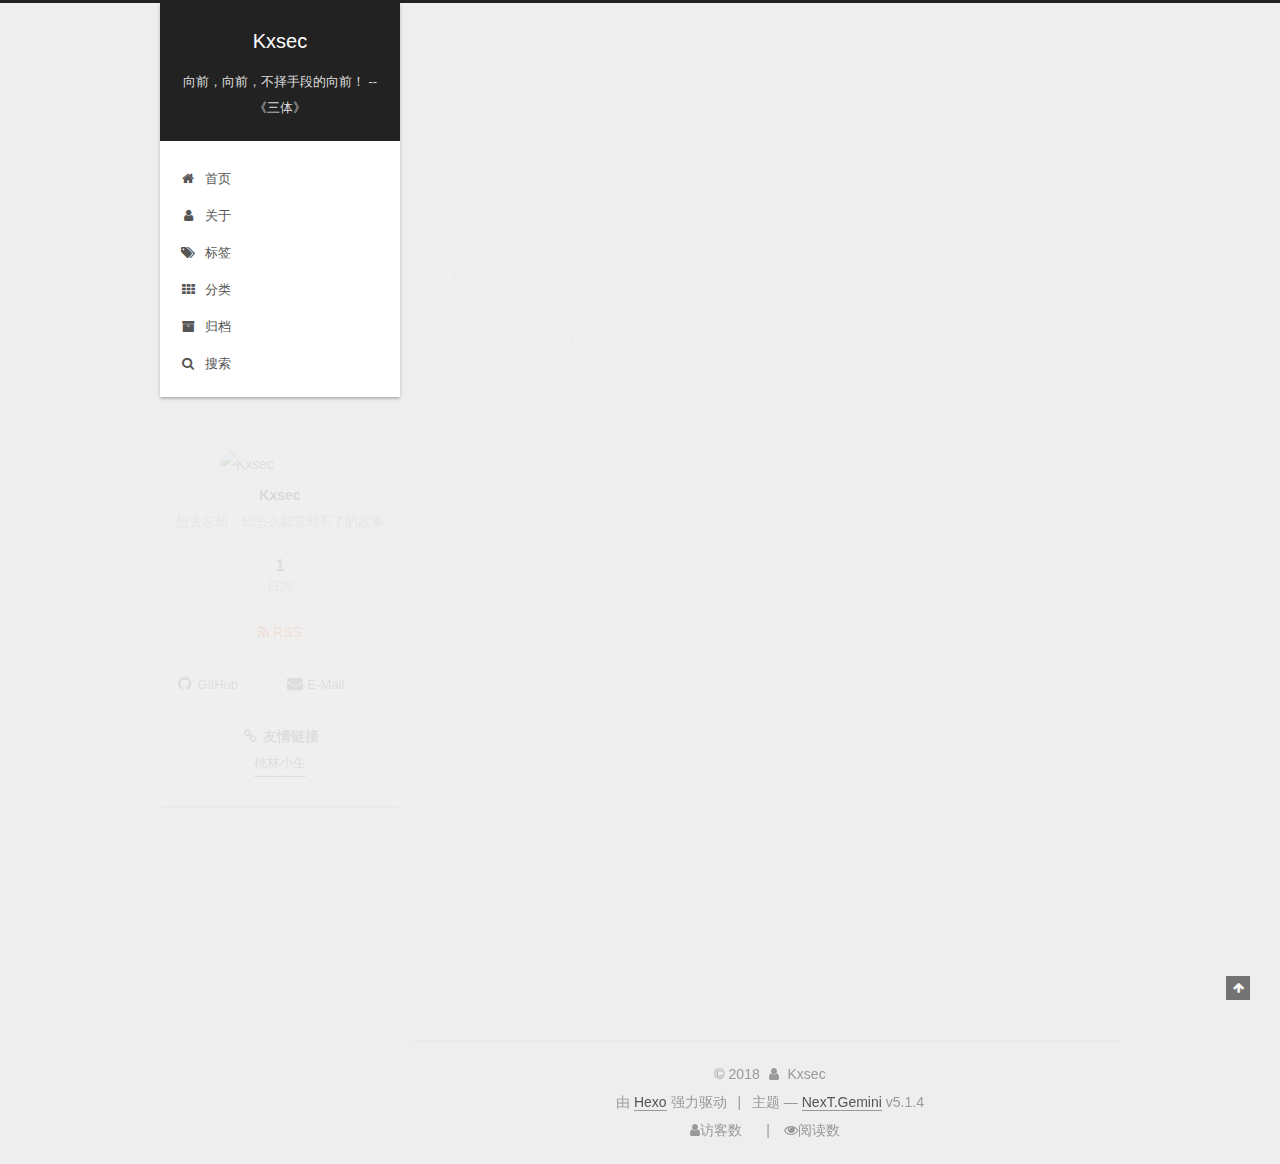
==== commit 48787153: "Site updated: 2018-10-13 10:27:13" ====
--- a/index.html
+++ b/index.html
@@ -68,7 +68,7 @@
 
 
 
-  <meta name="keywords" content="Hexo, NexT" />
+  <meta name="keywords" content="几多离愁" />
 
 
 
@@ -84,7 +84,7 @@
 <meta name="description" content="想去忘却，却怎么都忘却不了的故事">
 <meta property="og:type" content="website">
 <meta property="og:title" content="Kxsec">
-<meta property="og:url" content="http://www.blog.kxsec.com/index.html">
+<meta property="og:url" content="https://blog.kxsec.com/index.html">
 <meta property="og:site_name" content="Kxsec">
 <meta property="og:description" content="想去忘却，却怎么都忘却不了的故事">
 <meta property="og:locale" content="zh-Hans">
@@ -120,7 +120,7 @@
 
 
 
-  <link rel="canonical" href="http://www.blog.kxsec.com/"/>
+  <link rel="canonical" href="https://blog.kxsec.com/"/>
 
 
 
@@ -298,7 +298,7 @@
   
   
   <div class="post-block">
-    <link itemprop="mainEntityOfPage" href="http://www.blog.kxsec.com/2018/08/04/hello-world/">
+    <link itemprop="mainEntityOfPage" href="https://blog.kxsec.com/2018/08/04/hello-world/">
 
     <span hidden itemprop="author" itemscope itemtype="http://schema.org/Person">
       <meta itemprop="name" content="Kxsec">
@@ -751,7 +751,7 @@
         notify: false,
         appId: 'VLkX0DNXxpxUUmw8aRlpOcux-gzGzoHsz',
         appKey: 'DXpPMRr89WO0cxkoDJTVe1cX',
-        placeholder: 'Just go go',
+        placeholder: '为了未来！干杯🍻',
         avatar:'mm',
         guest_info:guest,
         pageSize:'10' || 10,
--- a/css/main.css
+++ b/css/main.css
@@ -2055,7 +2055,7 @@
   width: 4px;
   height: 4px;
   border-radius: 50%;
-  background: #b8ff18;
+  background: #cbadff;
 }
 .links-of-blogroll {
   font-size: 13px;
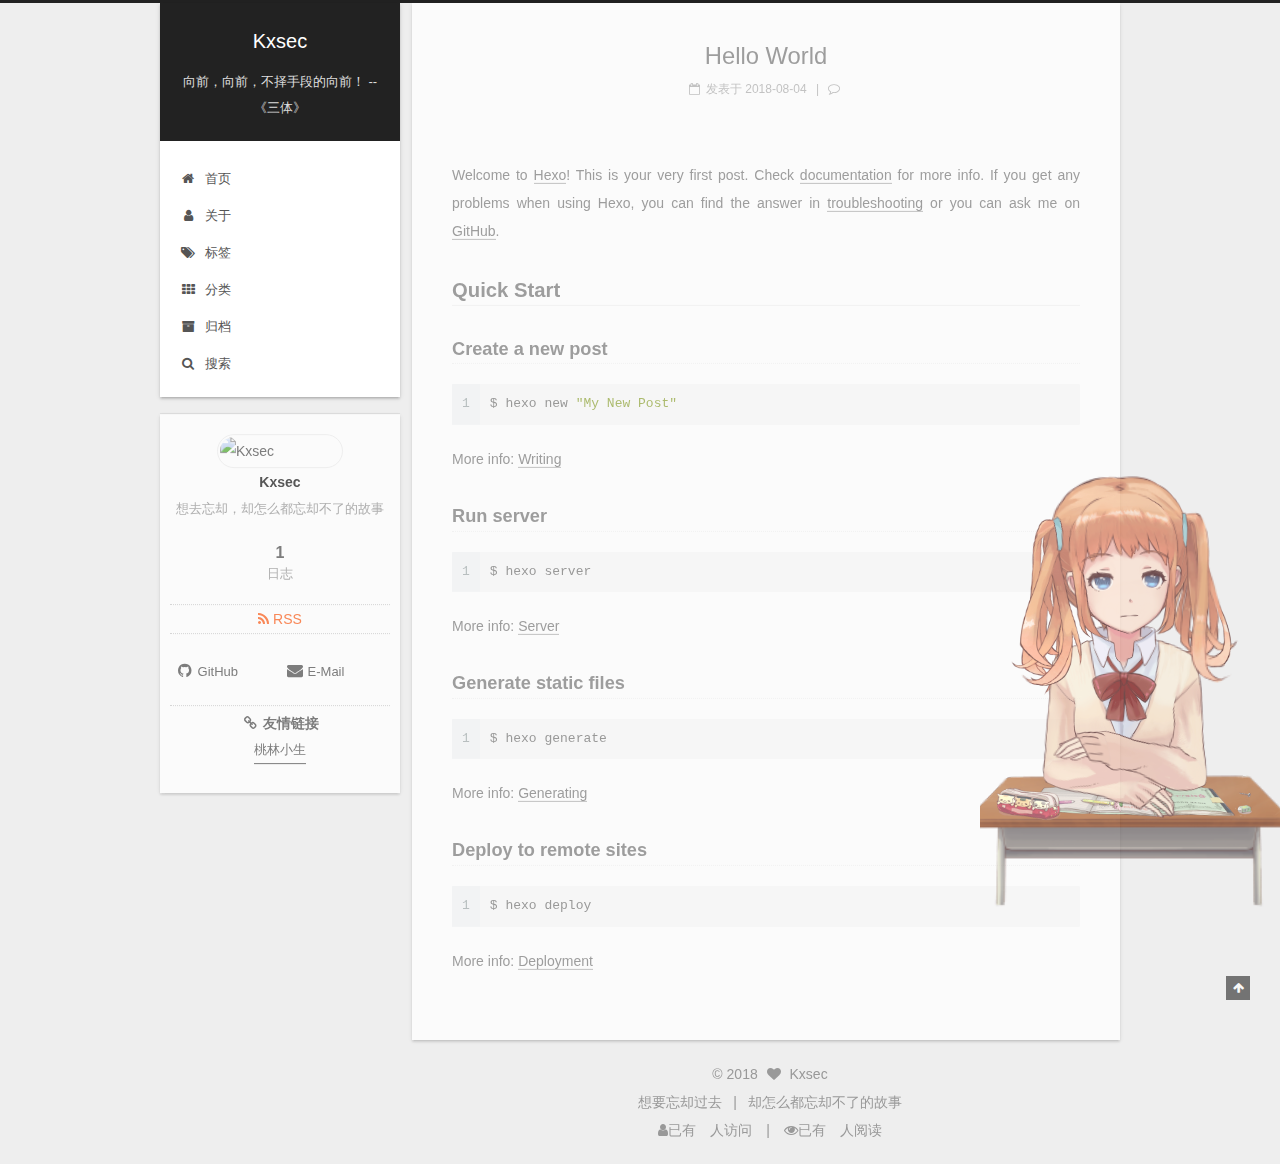
==== commit fb15a0b1: "Site updated: 2018-10-13 13:12:04" ====
--- a/index.html
+++ b/index.html
@@ -553,7 +553,7 @@
       <div class="footer-inner">
         <div class="copyright">&copy; <span itemprop="copyrightYear">2018</span>
   <span class="with-love">
-    <i class="fa fa-user"></i>
+    <i class="fa fa-heart"></i>
   </span>
   <span class="author" itemprop="copyrightHolder">Kxsec</span>
 
@@ -561,7 +561,7 @@
 </div>
 
 
-  <div class="powered-by">由 <a class="theme-link" target="_blank" href="https://hexo.io">Hexo</a> 强力驱动</div>
+  <div class="powered-by">想要忘却过去      </div>
 
 
 
@@ -569,7 +569,8 @@
 
 
 
-  <div class="theme-info">主题 &mdash; <a class="theme-link" target="_blank" href="https://github.com/iissnan/hexo-theme-next">NexT.Gemini</a> v5.1.4</div>
+  <div class="theme-info"> 却怎么都忘却不了的故事
+</div>
 
 
 
@@ -580,17 +581,17 @@
 
   
     <span class="site-uv">
-      <i class="fa fa-user">访客数</i>
+      <i class="fa fa-user">已有</i>
       <span class="busuanzi-value" id="busuanzi_value_site_uv"></span>
-      
+      人访问
     </span>
   
 
   
     <span class="site-pv">
-      <i class="fa fa-eye">阅读数</i>
+      <i class="fa fa-eye">已有</i>
       <span class="busuanzi-value" id="busuanzi_value_site_pv"></span>
-      
+      人阅读
     </span>
   
 </div>
@@ -1098,6 +1099,6 @@
 
   
 
-<script src="/live2dw/lib/L2Dwidget.min.js?0c58a1486de42ac6cc1c59c7d98ae887"></script><script>L2Dwidget.init({"pluginModelPath":"assets/","model":{"jsonPath":"live2d-widget-model-shizuku"},"display":{"position":"right","width":150,"height":300},"mobile":{"show":true},"log":false,"pluginJsPath":"lib/","pluginRootPath":"live2dw/","tagMode":false});</script></body>
+<script src="/live2dw/lib/L2Dwidget.min.js?0c58a1486de42ac6cc1c59c7d98ae887"></script><script>L2Dwidget.init({"pluginModelPath":"assets/","model":{"jsonPath":"/live2dw/assets/shizuku.model.json"},"display":{"position":"right","width":150,"height":300},"mobile":{"show":true},"log":false,"pluginJsPath":"lib/","pluginRootPath":"live2dw/","tagMode":false});</script></body>
 </html>
 <script type="text/javascript" src="js/src/love.js"></script>
--- a/css/main.css
+++ b/css/main.css
@@ -2055,7 +2055,7 @@
   width: 4px;
   height: 4px;
   border-radius: 50%;
-  background: #cbadff;
+  background: #448c0f;
 }
 .links-of-blogroll {
   font-size: 13px;
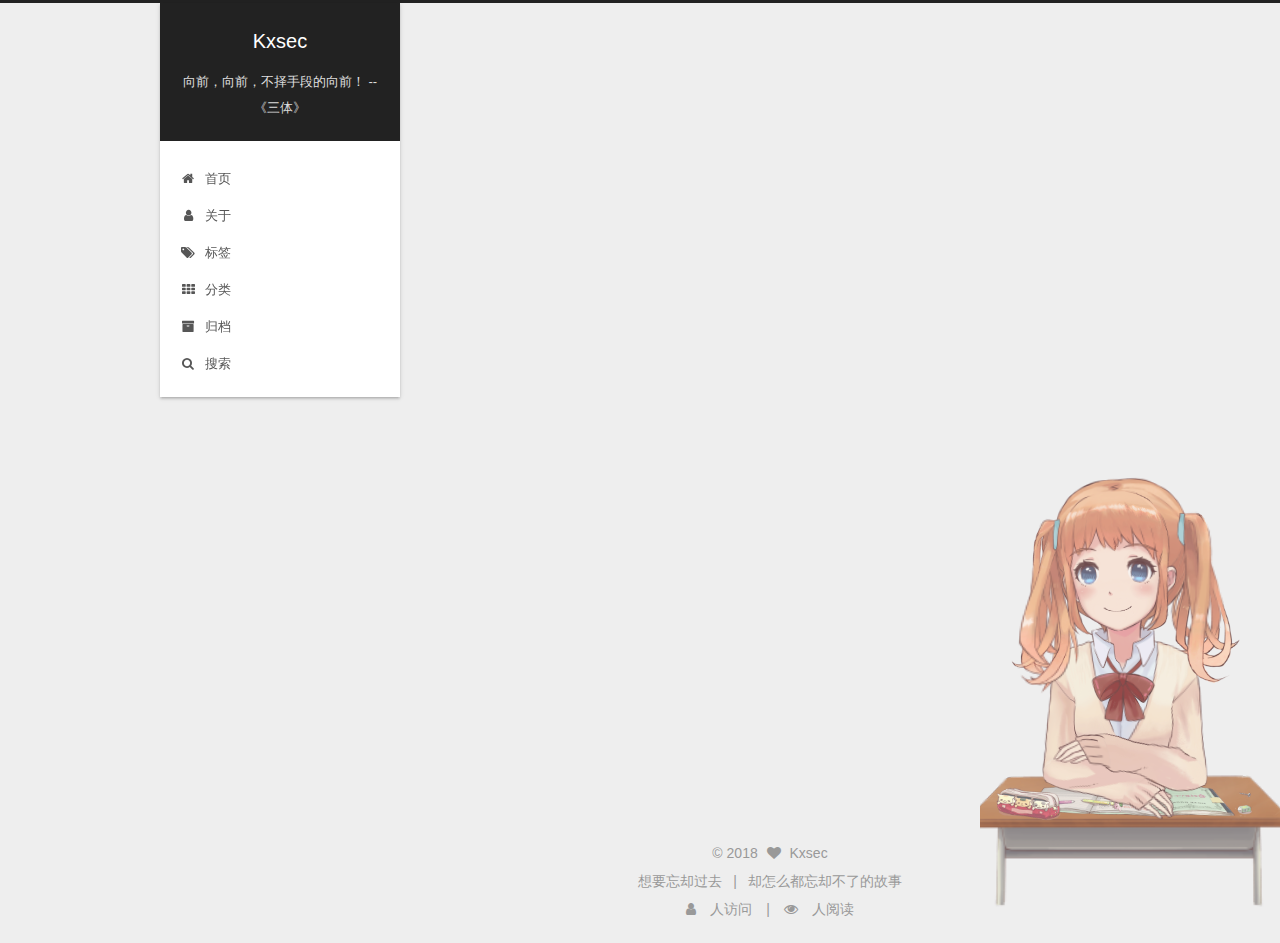
==== commit 9426346c: "Site updated: 2018-10-13 14:03:05" ====
--- a/index.html
+++ b/index.html
@@ -298,7 +298,7 @@
   
   
   <div class="post-block">
-    <link itemprop="mainEntityOfPage" href="https://blog.kxsec.com/2018/08/04/hello-world/">
+    <link itemprop="mainEntityOfPage" href="https://blog.kxsec.com/2018/10/13/Python/">
 
     <span hidden itemprop="author" itemscope itemtype="http://schema.org/Person">
       <meta itemprop="name" content="Kxsec">
@@ -317,7 +317,7 @@
         
           <h1 class="post-title" itemprop="name headline">
                 
-                <a class="post-title-link" href="/2018/08/04/hello-world/" itemprop="url">Hello World</a></h1>
+                <a class="post-title-link" href="/2018/10/13/Python/" itemprop="url">Python转字符画</a></h1>
         
 
         <div class="post-meta">
@@ -329,8 +329,8 @@
               
                 <span class="post-meta-item-text">发表于</span>
               
-              <time title="创建于" itemprop="dateCreated datePublished" datetime="2018-08-04T22:20:57+08:00">
-                2018-08-04
+              <time title="创建于" itemprop="dateCreated datePublished" datetime="2018-10-13T13:49:49+08:00">
+                2018-10-13
               </time>
             
 
@@ -339,6 +339,28 @@
             
           </span>
 
+          
+            <span class="post-category" >
+            
+              <span class="post-meta-divider">|</span>
+            
+              <span class="post-meta-item-icon">
+                <i class="fa fa-folder-o"></i>
+              </span>
+              
+                <span class="post-meta-item-text">分类于</span>
+              
+              
+                <span itemprop="about" itemscope itemtype="http://schema.org/Thing">
+                  <a href="/categories/Python/" itemprop="url" rel="index">
+                    <span itemprop="name">Python</span>
+                  </a>
+                </span>
+
+                
+                
+              
+            </span>
           
 
           
@@ -348,8 +370,8 @@
                 <span class="post-meta-item-icon">
                   <i class="fa fa-comment-o"></i>
                 </span>
-                <a href="/2018/08/04/hello-world/#comments" itemprop="discussionUrl">
-                  <span class="post-comments-count valine-comment-count" data-xid="/2018/08/04/hello-world/" itemprop="commentCount"></span>
+                <a href="/2018/10/13/Python/#comments" itemprop="discussionUrl">
+                  <span class="post-comments-count valine-comment-count" data-xid="/2018/10/13/Python/" itemprop="commentCount"></span>
                 </a>
               </span>
             
@@ -378,18 +400,14 @@
 
       
         
-          
-            <p>Welcome to <a href="https://hexo.io/" target="_blank" rel="noopener">Hexo</a>! This is your very first post. Check <a href="https://hexo.io/docs/" target="_blank" rel="noopener">documentation</a> for more info. If you get any problems when using Hexo, you can find the answer in <a href="https://hexo.io/docs/troubleshooting.html" target="_blank" rel="noopener">troubleshooting</a> or you can ask me on <a href="https://github.com/hexojs/hexo/issues" target="_blank" rel="noopener">GitHub</a>.</p>
-<h2 id="Quick-Start"><a href="#Quick-Start" class="headerlink" title="Quick Start"></a>Quick Start</h2><h3 id="Create-a-new-post"><a href="#Create-a-new-post" class="headerlink" title="Create a new post"></a>Create a new post</h3><figure class="highlight bash"><table><tr><td class="gutter"><pre><span class="line">1</span><br></pre></td><td class="code"><pre><span class="line">$ hexo new <span class="string">"My New Post"</span></span><br></pre></td></tr></table></figure>
-<p>More info: <a href="https://hexo.io/docs/writing.html" target="_blank" rel="noopener">Writing</a></p>
-<h3 id="Run-server"><a href="#Run-server" class="headerlink" title="Run server"></a>Run server</h3><figure class="highlight bash"><table><tr><td class="gutter"><pre><span class="line">1</span><br></pre></td><td class="code"><pre><span class="line">$ hexo server</span><br></pre></td></tr></table></figure>
-<p>More info: <a href="https://hexo.io/docs/server.html" target="_blank" rel="noopener">Server</a></p>
-<h3 id="Generate-static-files"><a href="#Generate-static-files" class="headerlink" title="Generate static files"></a>Generate static files</h3><figure class="highlight bash"><table><tr><td class="gutter"><pre><span class="line">1</span><br></pre></td><td class="code"><pre><span class="line">$ hexo generate</span><br></pre></td></tr></table></figure>
-<p>More info: <a href="https://hexo.io/docs/generating.html" target="_blank" rel="noopener">Generating</a></p>
-<h3 id="Deploy-to-remote-sites"><a href="#Deploy-to-remote-sites" class="headerlink" title="Deploy to remote sites"></a>Deploy to remote sites</h3><figure class="highlight bash"><table><tr><td class="gutter"><pre><span class="line">1</span><br></pre></td><td class="code"><pre><span class="line">$ hexo deploy</span><br></pre></td></tr></table></figure>
-<p>More info: <a href="https://hexo.io/docs/deployment.html" target="_blank" rel="noopener">Deployment</a></p>
-
-          
+          <p><img src="http://ou51b4z7g.bkt.clouddn.com/18-6-5/74054902.jpg" alt=""><br>
+          <!--noindex-->
+          <div class="post-button text-center">
+            <a class="btn" href="/2018/10/13/Python/#more" rel="contents">
+              阅读全文 &raquo;
+            </a>
+          </div>
+          <!--/noindex-->
         
       
     </div>
@@ -480,7 +498,25 @@
             
 
             
-
+              
+              
+              <div class="site-state-item site-state-categories">
+                <a href="/categories/index.html">
+                  <span class="site-state-item-count">1</span>
+                  <span class="site-state-item-name">分类</span>
+                </a>
+              </div>
+            
+
+            
+              
+              
+              <div class="site-state-item site-state-tags">
+                <a href="/tags/index.html">
+                  <span class="site-state-item-count">1</span>
+                  <span class="site-state-item-name">标签</span>
+                </a>
+              </div>
             
 
           </nav>
@@ -498,7 +534,7 @@
             <div class="links-of-author motion-element">
                 
                   <span class="links-of-author-item">
-                    <a href="https://github.com/xia-xuan" target="_blank" title="GitHub">
+                    <a href="https://github.com/Kxsec" target="_blank" title="GitHub">
                       
                         <i class="fa fa-fw fa-github"></i>GitHub</a>
                   </span>
@@ -507,6 +543,12 @@
                     <a href="mailto:admin@lucy-z.cn" target="_blank" title="E-Mail">
                       
                         <i class="fa fa-fw fa-envelope"></i>E-Mail</a>
+                  </span>
+                
+                  <span class="links-of-author-item">
+                    <a href="http://wpa.qq.com/msgrd?v=3&uin=11316318&site=qq&menu=yes" target="_blank" title="QQ">
+                      
+                        <i class="fa fa-fw fa-qq"></i>QQ</a>
                   </span>
                 
             </div>
@@ -581,7 +623,7 @@
 
   
     <span class="site-uv">
-      <i class="fa fa-user">已有</i>
+      <i class="fa fa-user"></i>
       <span class="busuanzi-value" id="busuanzi_value_site_uv"></span>
       人访问
     </span>
@@ -589,7 +631,7 @@
 
   
     <span class="site-pv">
-      <i class="fa fa-eye">已有</i>
+      <i class="fa fa-eye"></i>
       <span class="busuanzi-value" id="busuanzi_value_site_pv"></span>
       人阅读
     </span>
--- a/css/main.css
+++ b/css/main.css
@@ -2055,7 +2055,7 @@
   width: 4px;
   height: 4px;
   border-radius: 50%;
-  background: #448c0f;
+  background: #2e876e;
 }
 .links-of-blogroll {
   font-size: 13px;
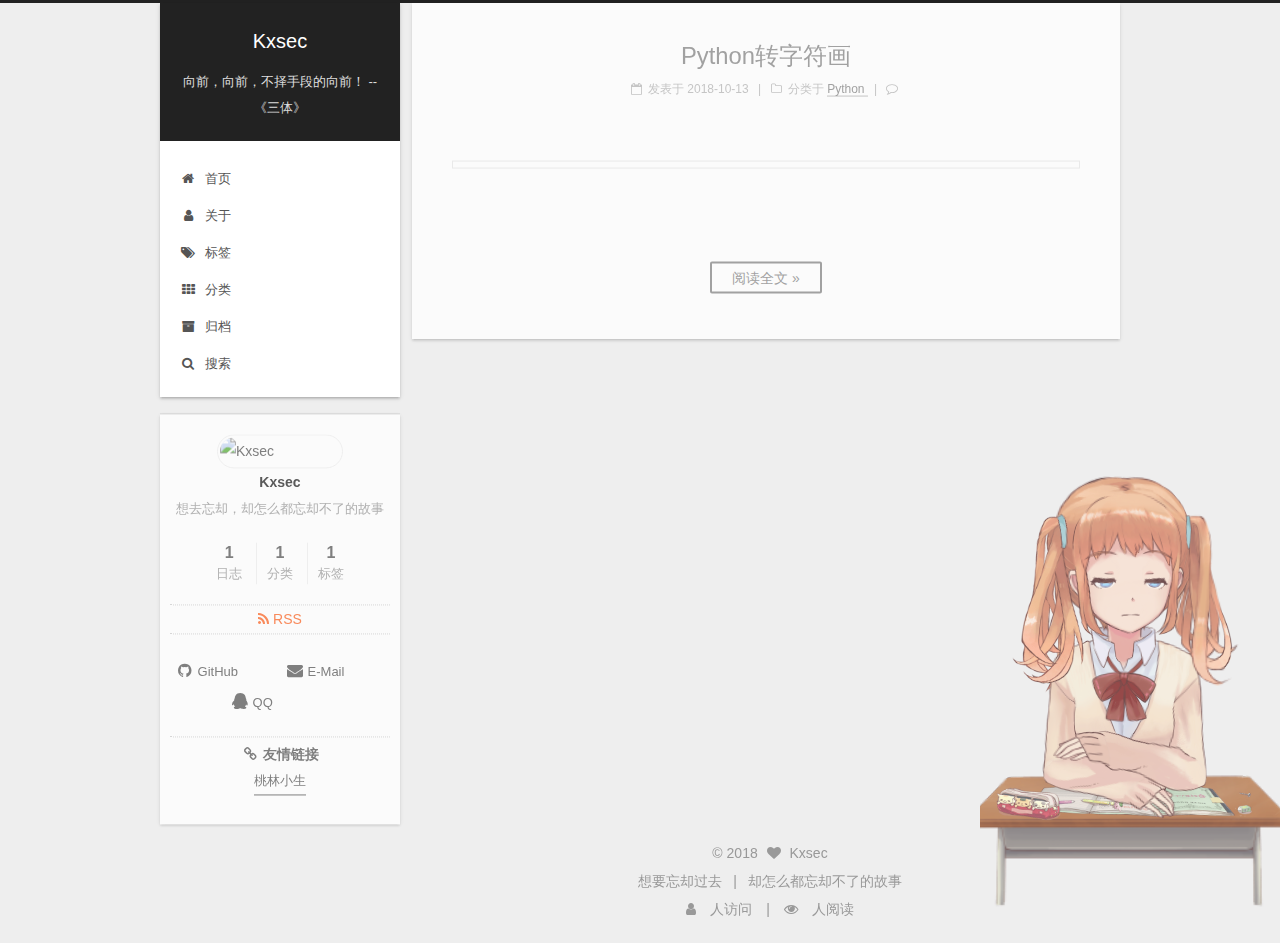
==== commit 725bdf04: "Site updated: 2018-10-13 14:13:43" ====
--- a/index.html
+++ b/index.html
@@ -400,7 +400,7 @@
 
       
         
-          <p><img src="http://ou51b4z7g.bkt.clouddn.com/18-6-5/74054902.jpg" alt=""><br>
+          <p><img src="http://ou51b4z7g.bkt.clouddn.com/18-6-5/46879860.jpg" alt=""><br>
           <!--noindex-->
           <div class="post-button text-center">
             <a class="btn" href="/2018/10/13/Python/#more" rel="contents">
--- a/css/main.css
+++ b/css/main.css
@@ -2055,7 +2055,7 @@
   width: 4px;
   height: 4px;
   border-radius: 50%;
-  background: #2e876e;
+  background: #ff6286;
 }
 .links-of-blogroll {
   font-size: 13px;
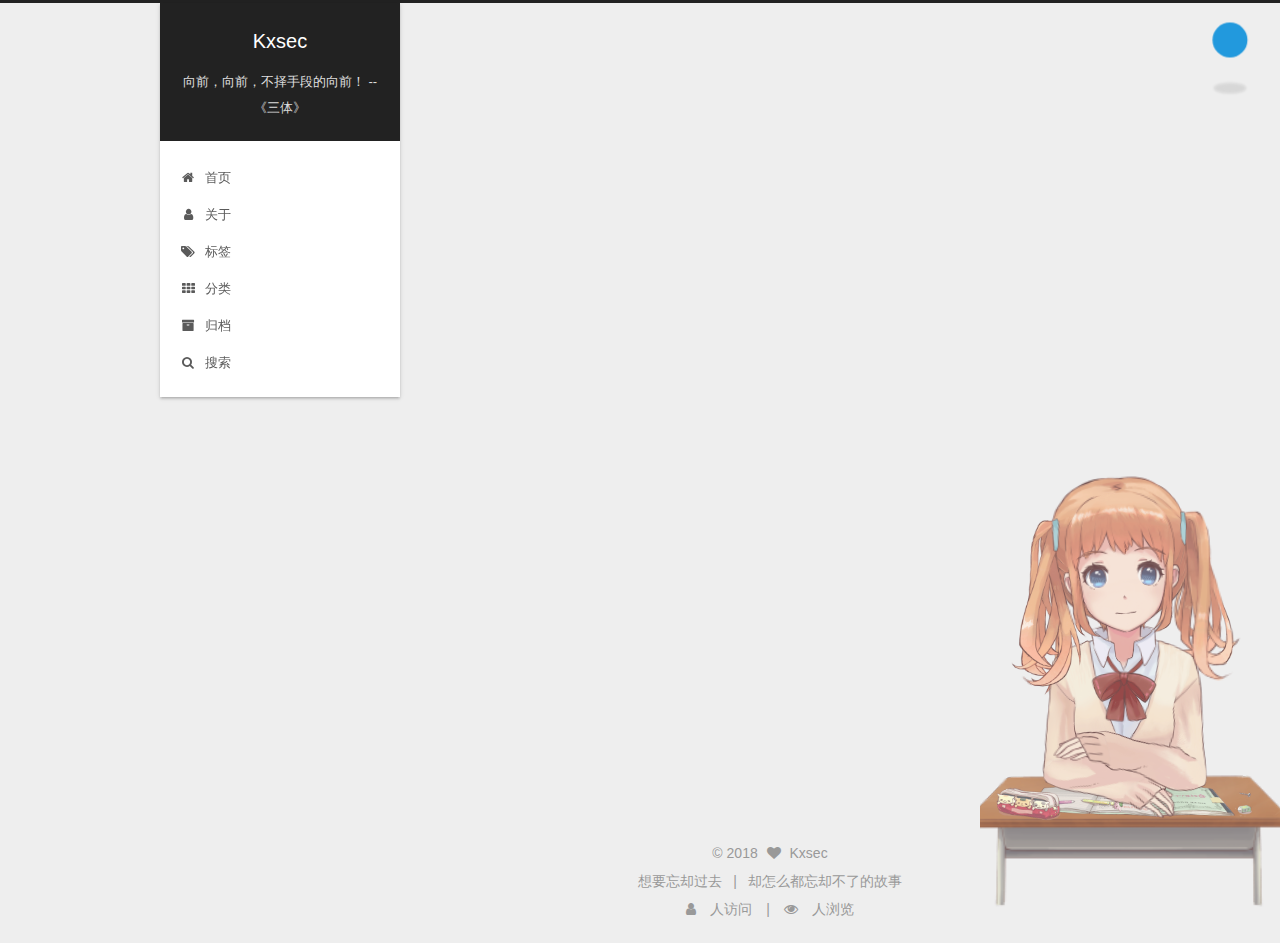
==== commit 2dfe52b5: "Site updated: 2018-10-13 16:38:42" ====
--- a/index.html
+++ b/index.html
@@ -13,6 +13,13 @@
 <meta name="theme-color" content="#222">
 
 
+
+  
+  
+    
+    
+  <script src="/lib/pace/pace.min.js?v=1.0.2"></script>
+  <link href="/lib/pace/pace-theme-bounce.min.css?v=1.0.2" rel="stylesheet">
 
 
 
@@ -546,9 +553,15 @@
                   </span>
                 
                   <span class="links-of-author-item">
-                    <a href="http://wpa.qq.com/msgrd?v=3&uin=11316318&site=qq&menu=yes" target="_blank" title="QQ">
+                    <a href="http://wpa.qq.com/msgrd?v=3&uin=11316318&site=qq&menu=yes" target="_blank" title="Q Q">
                       
-                        <i class="fa fa-fw fa-qq"></i>QQ</a>
+                        <i class="fa fa-fw fa-qq"></i>Q Q</a>
+                  </span>
+                
+                  <span class="links-of-author-item">
+                    <a href="https://music.163.com/#/user/home?id=340357193" target="_blank" title="网易云">
+                      
+                        <i class="fa fa-fw fa-music"></i>网易云</a>
                   </span>
                 
             </div>
@@ -619,7 +632,7 @@
 
         
 <div class="busuanzi-count">
-  <script async src="https://dn-lbstatics.qbox.me/busuanzi/2.3/busuanzi.pure.mini.js"></script>
+  <script async src="https://busuanzi.ibruce.info/busuanzi/2.3/busuanzi.pure.mini.js"></script>
 
   
     <span class="site-uv">
@@ -633,7 +646,7 @@
     <span class="site-pv">
       <i class="fa fa-eye"></i>
       <span class="busuanzi-value" id="busuanzi_value_site_pv"></span>
-      人阅读
+      人浏览
     </span>
   
 </div>
--- a/css/main.css
+++ b/css/main.css
@@ -2055,7 +2055,7 @@
   width: 4px;
   height: 4px;
   border-radius: 50%;
-  background: #ff6286;
+  background: #daa360;
 }
 .links-of-blogroll {
   font-size: 13px;
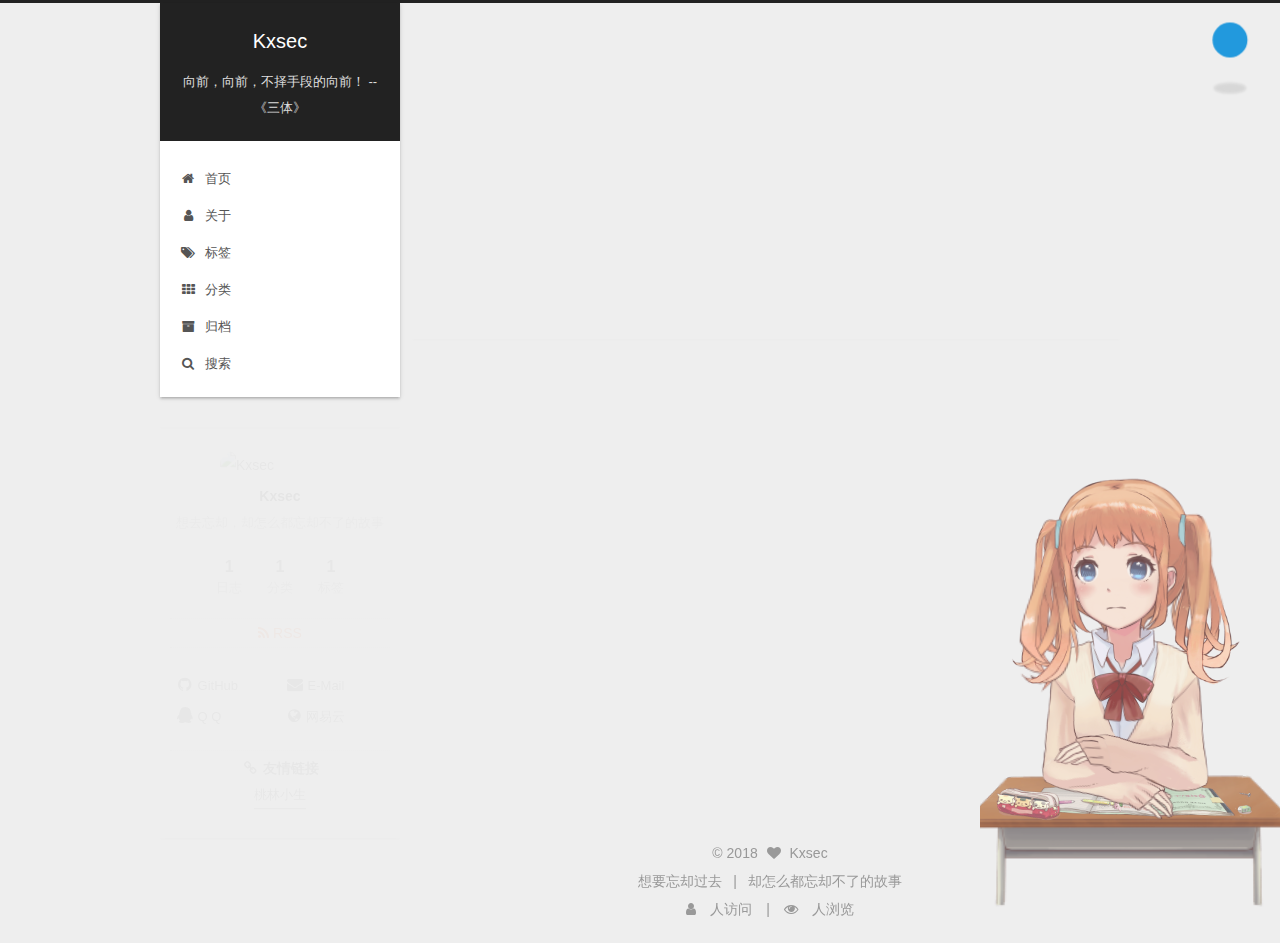
==== commit 18d43849: "Site updated: 2018-12-19 22:03:05" ====
--- a/index.html
+++ b/index.html
@@ -305,12 +305,12 @@
   
   
   <div class="post-block">
-    <link itemprop="mainEntityOfPage" href="https://blog.kxsec.com/2018/10/13/Python/">
+    <link itemprop="mainEntityOfPage" href="https://blog.kxsec.com/2018/12/19/Python/">
 
     <span hidden itemprop="author" itemscope itemtype="http://schema.org/Person">
       <meta itemprop="name" content="Kxsec">
       <meta itemprop="description" content="">
-      <meta itemprop="image" content="http://ou51b4z7g.bkt.clouddn.com/18-1-24/3115122.jpg">
+      <meta itemprop="image" content="http://ww1.sinaimg.cn/large/006qfJLyly1fyce8rc35pj30qo0qodg5.jpg">
     </span>
 
     <span hidden itemprop="publisher" itemscope itemtype="http://schema.org/Organization">
@@ -324,7 +324,7 @@
         
           <h1 class="post-title" itemprop="name headline">
                 
-                <a class="post-title-link" href="/2018/10/13/Python/" itemprop="url">Python转字符画</a></h1>
+                <a class="post-title-link" href="/2018/12/19/Python/" itemprop="url">Python转字符画</a></h1>
         
 
         <div class="post-meta">
@@ -336,8 +336,8 @@
               
                 <span class="post-meta-item-text">发表于</span>
               
-              <time title="创建于" itemprop="dateCreated datePublished" datetime="2018-10-13T13:49:49+08:00">
-                2018-10-13
+              <time title="创建于" itemprop="dateCreated datePublished" datetime="2018-12-19T13:49:49+08:00">
+                2018-12-19
               </time>
             
 
@@ -377,8 +377,8 @@
                 <span class="post-meta-item-icon">
                   <i class="fa fa-comment-o"></i>
                 </span>
-                <a href="/2018/10/13/Python/#comments" itemprop="discussionUrl">
-                  <span class="post-comments-count valine-comment-count" data-xid="/2018/10/13/Python/" itemprop="commentCount"></span>
+                <a href="/2018/12/19/Python/#comments" itemprop="discussionUrl">
+                  <span class="post-comments-count valine-comment-count" data-xid="/2018/12/19/Python/" itemprop="commentCount"></span>
                 </a>
               </span>
             
@@ -407,10 +407,10 @@
 
       
         
-          <p><img src="http://ou51b4z7g.bkt.clouddn.com/18-6-5/46879860.jpg" alt=""><br>
+          <p><img src="http://ww1.sinaimg.cn/large/006qfJLyly1fyce9e8cv5j30qo0qo0tz.jpg" alt=""><br>
           <!--noindex-->
           <div class="post-button text-center">
-            <a class="btn" href="/2018/10/13/Python/#more" rel="contents">
+            <a class="btn" href="/2018/12/19/Python/#more" rel="contents">
               阅读全文 &raquo;
             </a>
           </div>
@@ -484,7 +484,7 @@
           <div class="site-author motion-element" itemprop="author" itemscope itemtype="http://schema.org/Person">
             
               <img class="site-author-image" itemprop="image"
-                src="http://ou51b4z7g.bkt.clouddn.com/18-1-24/3115122.jpg"
+                src="http://ww1.sinaimg.cn/large/006qfJLyly1fyce8rc35pj30qo0qodg5.jpg"
                 alt="Kxsec" />
             
               <p class="site-author-name" itemprop="name">Kxsec</p>
@@ -559,9 +559,9 @@
                   </span>
                 
                   <span class="links-of-author-item">
-                    <a href="https://music.163.com/#/user/home?id=340357193" target="_blank" title="网易云">
+                    <a href="https://music.163.com" target="_blank" title="网易云">
                       
-                        <i class="fa fa-fw fa-music"></i>网易云</a>
+                        <i class="fa fa-fw fa-globe"></i>网易云</a>
                   </span>
                 
             </div>
@@ -1154,6 +1154,6 @@
 
   
 
-<script src="/live2dw/lib/L2Dwidget.min.js?0c58a1486de42ac6cc1c59c7d98ae887"></script><script>L2Dwidget.init({"pluginModelPath":"assets/","model":{"jsonPath":"/live2dw/assets/shizuku.model.json"},"display":{"position":"right","width":150,"height":300},"mobile":{"show":true},"log":false,"pluginJsPath":"lib/","pluginRootPath":"live2dw/","tagMode":false});</script></body>
+<script src="/live2dw/lib/L2Dwidget.min.js?0c58a1486de42ac6cc1c59c7d98ae887"></script><script>L2Dwidget.init({"pluginModelPath":"assets/","model":{"jsonPath":"/live2dw/assets/shizuku.model.json"},"display":{"position":"right","width":150,"height":300},"mobile":{"show":false},"log":false,"pluginJsPath":"lib/","pluginRootPath":"live2dw/","tagMode":false});</script></body>
 </html>
 <script type="text/javascript" src="js/src/love.js"></script>
--- a/css/main.css
+++ b/css/main.css
@@ -2055,7 +2055,7 @@
   width: 4px;
   height: 4px;
   border-radius: 50%;
-  background: #daa360;
+  background: #ffff7e;
 }
 .links-of-blogroll {
   font-size: 13px;
